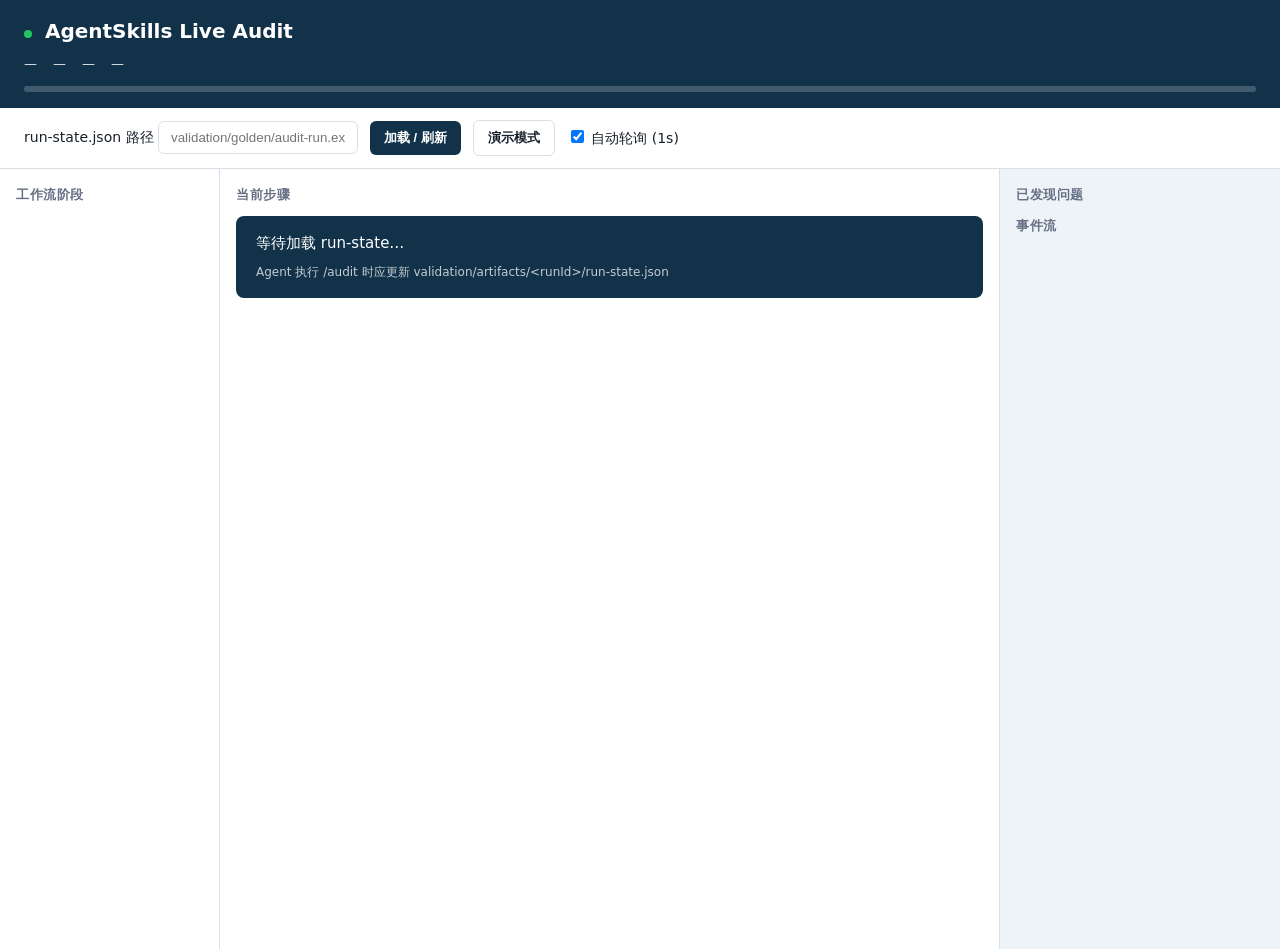
==== workbench/live/index.html @ f47110b8 "AgentSkills Audit Workbench v0.1: unified schema, live/report UI, and capture pipeline. Deliver deli" ====
<!DOCTYPE html>
<html lang="zh-CN">
<head>
  <meta charset="UTF-8" />
  <meta name="viewport" content="width=device-width, initial-scale=1" />
  <title>AgentSkills Live Audit</title>
  <style>
    .asw-live { --primary:#12324A; --primary-active:#0B2538; --accent:#2F7D68; --accent-soft:#DDF2EA;
      --canvas:#F6F8FA; --surface:#fff; --surface-soft:#EEF3F7; --ink:#17202A; --body:#344054;
      --muted:#667085; --border:#D8E0E7; --s0:#7A1E1E; --s1:#B42318; --s2:#92400E; --s3:#3B5B73; --s4:#475467;
      font-family: Inter, ui-sans-serif, system-ui, sans-serif; color: var(--ink); background: var(--canvas);
      min-height: 100vh; margin: 0; font-size: 14px; line-height: 1.5;
    }
    .asw-live * { box-sizing: border-box; }
    .asw-live header { background: var(--primary); color: #fff; padding: 16px 24px; }
    .asw-live header h1 { margin: 0 0 8px; font-size: 20px; font-weight: 650; }
    .asw-live header .meta { display: flex; flex-wrap: wrap; gap: 16px; font-size: 13px; opacity: .92; }
    .asw-live .progress-bar { height: 6px; background: rgba(255,255,255,.2); border-radius: 99px; margin-top: 12px; overflow: hidden; }
    .asw-live .progress-fill { height: 100%; background: var(--accent); transition: width .4s ease; }
    .asw-live main { display: grid; grid-template-columns: 220px 1fr 280px; gap: 0; min-height: calc(100vh - 120px); }
    @media (max-width: 900px) { .asw-live main { grid-template-columns: 1fr; } }
    .asw-live aside, .asw-live section, .asw-live .rail-right { padding: 16px; border-right: 1px solid var(--border); background: var(--surface); }
    .asw-live .rail-right { border-right: none; background: var(--surface-soft); }
    .asw-live h2 { font-size: 13px; font-weight: 600; text-transform: uppercase; letter-spacing: .04em; color: var(--muted); margin: 0 0 12px; }
    .asw-live .stage-item { display: flex; align-items: flex-start; gap: 10px; padding: 10px 8px; border-radius: 6px; cursor: default; border-left: 3px solid transparent; }
    .asw-live .stage-item.active { background: var(--accent-soft); border-left-color: var(--accent); }
    .asw-live .stage-item.done .dot { background: var(--accent); }
    .asw-live .stage-item.running .dot { background: var(--primary); animation: pulse 1.2s infinite; }
    .asw-live .stage-item.pending { opacity: .55; }
    .asw-live .dot { width: 10px; height: 10px; border-radius: 50%; background: var(--border); margin-top: 4px; flex-shrink: 0; }
    @keyframes pulse { 50% { opacity: .4; } }
    .asw-live .annotation { background: var(--primary); color: #fff; padding: 16px 20px; border-radius: 8px; margin-bottom: 20px; font-size: 15px; line-height: 1.55; }
    .asw-live .annotation small { display: block; margin-top: 8px; opacity: .75; font-size: 12px; }
    .asw-live .step { display: flex; align-items: center; gap: 12px; padding: 12px; border: 1px solid var(--border); border-radius: 6px; margin-bottom: 8px; }
    .asw-live .step.in_progress { border-color: var(--accent); background: #f8fffc; }
    .asw-live .step.completed { opacity: .85; }
    .asw-live .step.pending { opacity: .5; }
    .asw-live .badge { display: inline-block; font-size: 11px; font-weight: 600; padding: 3px 8px; border-radius: 99px; color: #fff; }
    .asw-live .badge-S0{background:var(--s0)} .asw-live .badge-S1{background:var(--s1)}
    .asw-live .badge-S2{background:var(--s2)} .asw-live .badge-S3{background:var(--s3)} .asw-live .badge-S4{background:var(--s4)}
    .asw-live .status-pill { font-size: 11px; padding: 2px 8px; border-radius: 99px; background: var(--surface-soft); color: var(--body); }
    .asw-live .finding { padding: 10px 12px; background: var(--surface); border: 1px solid var(--border); border-radius: 6px; margin-bottom: 8px; }
    .asw-live .event-log { font-family: ui-monospace, monospace; font-size: 11px; max-height: 200px; overflow-y: auto; color: var(--body); }
    .asw-live .event-log div { padding: 4px 0; border-bottom: 1px solid var(--border); }
    .asw-live .toolbar { padding: 12px 24px; background: var(--surface); border-bottom: 1px solid var(--border); display: flex; gap: 12px; align-items: center; flex-wrap: wrap; }
    .asw-live .toolbar input[type=text] { flex: 1; min-width: 200px; padding: 8px 12px; border: 1px solid var(--border); border-radius: 6px; }
    .asw-live .asw-btn { background: var(--primary); color: #fff; border: none; padding: 8px 14px; border-radius: 6px; font-weight: 600; cursor: pointer; font-size: 13px; }
    .asw-live .asw-btn:hover { background: var(--primary-active); }
    .asw-live .asw-btn.secondary { background: var(--surface); color: var(--ink); border: 1px solid var(--border); }
    .asw-live .live-dot { width: 8px; height: 8px; border-radius: 50%; background: #22c55e; display: inline-block; margin-right: 6px; animation: pulse 1.5s infinite; }
  </style>
</head>
<body class="asw-live">
  <header>
    <h1><span class="live-dot" id="liveIndicator"></span> AgentSkills Live Audit</h1>
    <div class="meta">
      <span id="targetUrl">—</span>
      <span id="progressLabel">—</span>
      <span id="runStatus">—</span>
      <span id="updatedAt">—</span>
    </div>
    <div class="progress-bar"><div class="progress-fill" id="progressFill" style="width:0%"></div></div>
  </header>
  <div class="toolbar">
    <label>run-state.json 路径
      <input type="text" id="statePath" placeholder="validation/golden/audit-run.example.json" />
    </label>
    <button type="button" class="asw-btn" id="btnLoad">加载 / 刷新</button>
    <button type="button" class="asw-btn secondary" id="btnDemo">演示模式</button>
    <label><input type="checkbox" id="pollEnabled" checked /> 自动轮询 (1s)</label>
  </div>
  <main>
    <aside>
      <h2>工作流阶段</h2>
      <div id="stageRail"></div>
    </aside>
    <section>
      <h2 id="currentStageTitle">当前步骤</h2>
      <div class="annotation" id="annotationBox">
        等待加载 run-state…
        <small>Agent 执行 /audit 时应更新 validation/artifacts/&lt;runId&gt;/run-state.json</small>
      </div>
      <div id="stepList"></div>
    </section>
    <div class="rail-right">
      <h2>已发现问题</h2>
      <div id="findingsList"></div>
      <h2>事件流</h2>
      <div class="event-log" id="eventLog"></div>
    </div>
  </main>
  <script>
    const $ = (id) => document.getElementById(id);
    let pollTimer = null;
    let demoTimer = null;
    let eventsPath = null;

    const params = new URLSearchParams(location.search);
    if (params.get('state')) $('statePath').value = params.get('state');
    if (params.get('demo') === '1') $('statePath').value = 'validation/golden/audit-run.example.json';

    function stageClass(s) {
      if (s.status === 'completed') return 'done';
      if (s.status === 'in_progress') return 'running active';
      return 'pending';
    }

    function stepClass(s) {
      if (s.status === 'in_progress') return 'in_progress';
      if (s.status === 'completed' || s.status === 'issue_found') return 'completed';
      return 'pending';
    }

    function render(state) {
      $('targetUrl').textContent = state.target?.url || '—';
      $('progressLabel').textContent = state.progress?.label || '—';
      $('runStatus').textContent = 'Status: ' + (state.status || '—');
      $('updatedAt').textContent = 'Updated: ' + (state.updatedAt || '—');
      const pct = state.progress ? Math.round((state.progress.current / state.progress.total) * 100) : 0;
      $('progressFill').style.width = pct + '%';

      eventsPath = state.eventsPath || null;

      const rail = $('stageRail');
      rail.innerHTML = '';
      (state.stages || []).forEach((st) => {
        const el = document.createElement('div');
        el.className = 'stage-item ' + stageClass(st) + (st.id === state.currentStageId ? ' active' : '');
        el.innerHTML = '<span class="dot"></span><div><strong>' + st.order + '. ' + escapeHtml(st.label) + '</strong><br><span class="status-pill">' + st.status + '</span></div>';
        rail.appendChild(el);
      });

      const cur = (state.stages || []).find((s) => s.id === state.currentStageId) || state.stages?.[0];
      $('currentStageTitle').textContent = cur ? cur.label : '当前步骤';
      $('annotationBox').innerHTML = escapeHtml(state.activeAnnotation || '—') +
        '<small>' + (state.currentStepId ? 'step: ' + state.currentStepId : '') + '</small>';

      const steps = $('stepList');
      steps.innerHTML = '';
      (cur?.steps || []).forEach((step) => {
        const row = document.createElement('div');
        row.className = 'step ' + stepClass(step);
        row.innerHTML = '<div style="flex:1"><strong>' + escapeHtml(step.label) + '</strong>' +
          (step.annotation ? '<br><span style="color:var(--muted)">' + escapeHtml(step.annotation) + '</span>' : '') +
          '</div><span class="status-pill">' + step.status + '</span>' +
          (step.evidenceLevel ? ' <span class="status-pill">' + step.evidenceLevel + '</span>' : '');
        steps.appendChild(row);
      });

      const findings = $('findingsList');
      findings.innerHTML = '';
      if (!(state.findingsPreview || []).length) {
        findings.innerHTML = '<p style="color:var(--muted)">暂无</p>';
      } else {
        state.findingsPreview.forEach((f) => {
          const d = document.createElement('div');
          d.className = 'finding';
          d.innerHTML = '<span class="badge badge-' + f.severity + '">' + f.severity + '</span> ' + escapeHtml(f.title);
          findings.appendChild(d);
        });
      }
    }

    function escapeHtml(s) {
      const d = document.createElement('div');
      d.textContent = s;
      return d.innerHTML;
    }

    async function loadEvents() {
      if (!eventsPath) return;
      try {
        const r = await fetch(eventsPath + '?t=' + Date.now());
        if (!r.ok) return;
        const text = await r.text();
        const lines = text.trim().split('\n').filter(Boolean);
        const tail = lines.slice(-12);
        const log = $('eventLog');
        log.innerHTML = tail.map((line) => {
          try {
            const o = JSON.parse(line);
            return '<div><span style="color:var(--muted)">' + (o.ts || '') + '</span> ' +
              escapeHtml(o.type) + (o.annotation ? ': ' + escapeHtml(o.annotation) : '') + '</div>';
          } catch { return '<div>' + escapeHtml(line) + '</div>'; }
        }).join('');
      } catch (_) {}
    }

    async function loadState() {
      const path = $('statePath').value.trim();
      if (!path) return;
      try {
        const r = await fetch(path + '?t=' + Date.now());
        if (!r.ok) throw new Error(r.status);
        const state = await r.json();
        render(state);
        await loadEvents();
        $('liveIndicator').style.background = state.status === 'running' ? '#22c55e' : '#94a3b8';
      } catch (e) {
        $('annotationBox').innerHTML = '无法加载 <code>' + escapeHtml(path) + '</code>。请在本仓库根目录运行：<br><code>python3 -m http.server 8765</code><br>然后打开此页面。 (' + e.message + ')';
      }
    }

    function startPoll() {
      stopPoll();
      if ($('pollEnabled').checked) {
        pollTimer = setInterval(loadState, 1000);
      }
    }
    function stopPoll() { if (pollTimer) clearInterval(pollTimer); pollTimer = null; }

    // Demo: simulate step progression on golden file
    let demoState = null;
    async function runDemo() {
      stopDemo();
      const r = await fetch('validation/golden/audit-run.example.json');
      demoState = await r.json();
      $('statePath').value = 'validation/golden/audit-run.example.json';
      eventsPath = 'validation/golden/audit-run-events.example.ndjson';
      const steps = demoState.stages.find((s) => s.id === 'live-functional')?.steps || [];
      let si = 0;
      render(demoState);
      loadEvents();
      demoTimer = setInterval(() => {
        steps.forEach((s, i) => {
          s.status = i < si ? 'completed' : i === si ? 'in_progress' : 'pending';
        });
        demoState.progress.current = 5;
        demoState.activeAnnotation = steps[si]?.annotation || '演示：' + (steps[si]?.label || '');
        demoState.currentStepId = steps[si]?.id;
        render(demoState);
        si++;
        if (si > steps.length) { stopDemo(); demoState.status = 'completed'; render(demoState); }
      }, 2200);
    }
    function stopDemo() { if (demoTimer) clearInterval(demoTimer); demoTimer = null; }

    $('btnLoad').onclick = () => { stopDemo(); loadState(); startPoll(); };
    $('btnDemo').onclick = () => { stopPoll(); runDemo(); };
    $('pollEnabled').onchange = () => { stopDemo(); startPoll(); loadState(); };

    loadState();
    startPoll();
  </script>
</body>
</html>
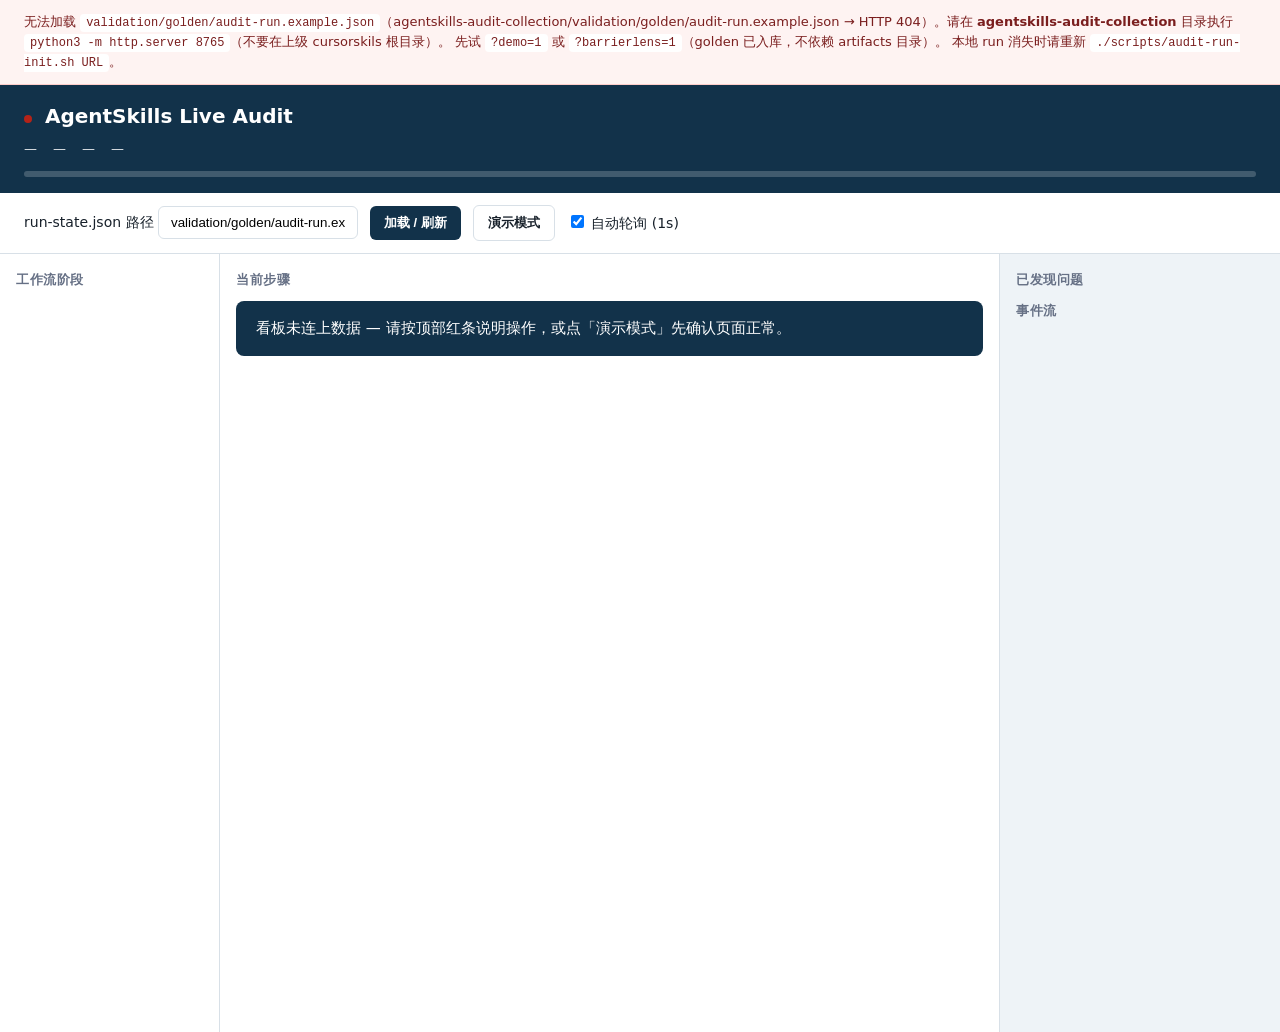
==== commit fe046cee: "Fix live workbench 404 for BarrierLens by adding golden run-state fallback. Artifact runs stay gitig" ====
--- a/workbench/live/index.html
+++ b/workbench/live/index.html
@@ -48,9 +48,13 @@
     .asw-live .asw-btn:hover { background: var(--primary-active); }
     .asw-live .asw-btn.secondary { background: var(--surface); color: var(--ink); border: 1px solid var(--border); }
     .asw-live .live-dot { width: 8px; height: 8px; border-radius: 50%; background: #22c55e; display: inline-block; margin-right: 6px; animation: pulse 1.5s infinite; }
+    .asw-live .setup-banner { display: none; margin: 0; padding: 12px 24px; background: #fef3f2; border-bottom: 1px solid #fecdca; color: #7a1e1e; font-size: 13px; line-height: 1.5; }
+    .asw-live .setup-banner.visible { display: block; }
+    .asw-live .setup-banner code { background: #fff; padding: 2px 6px; border-radius: 4px; font-size: 12px; }
   </style>
 </head>
 <body class="asw-live">
+  <div class="setup-banner" id="setupBanner"></div>
   <header>
     <h1><span class="live-dot" id="liveIndicator"></span> AgentSkills Live Audit</h1>
     <div class="meta">
@@ -95,9 +99,54 @@
     let demoTimer = null;
     let eventsPath = null;
 
+    const REPO_PREFIXES = ['', 'agentskills-audit-collection/'];
+    const GOLDEN_FALLBACKS = {
+      'validation/artifacts/20260524T055013Z-9936/run-state.json':
+        'validation/golden/barrierlens-run-state.json',
+    };
+
     const params = new URLSearchParams(location.search);
-    if (params.get('state')) $('statePath').value = params.get('state');
+    if (params.get('state')) $('statePath').value = decodeURIComponent(params.get('state'));
     if (params.get('demo') === '1') $('statePath').value = 'validation/golden/audit-run.example.json';
+    if (params.get('barrierlens') === '1') {
+      $('statePath').value = 'validation/golden/barrierlens-run-state.json';
+    }
+
+    function showSetupBanner(html) {
+      const b = $('setupBanner');
+      b.innerHTML = html;
+      b.classList.add('visible');
+    }
+    function hideSetupBanner() {
+      $('setupBanner').classList.remove('visible');
+      $('setupBanner').innerHTML = '';
+    }
+
+    function statePathCandidates(path) {
+      const p = path.replace(/^\//, '');
+      const set = new Set([p]);
+      if (GOLDEN_FALLBACKS[p]) set.add(GOLDEN_FALLBACKS[p]);
+      REPO_PREFIXES.forEach((pre) => {
+        if (pre) set.add(pre + p);
+        if (GOLDEN_FALLBACKS[p]) set.add(pre + GOLDEN_FALLBACKS[p]);
+      });
+      return [...set];
+    }
+
+    async function fetchStateJson(path) {
+      const tries = statePathCandidates(path);
+      let lastErr = null;
+      for (const rel of tries) {
+        try {
+          const r = await fetch(rel + '?t=' + Date.now());
+          if (!r.ok) { lastErr = new Error(rel + ' → HTTP ' + r.status); continue; }
+          return { state: await r.json(), resolvedPath: rel };
+        } catch (e) {
+          lastErr = e;
+        }
+      }
+      throw lastErr || new Error('无法加载 run-state');
+    }
 
     function stageClass(s) {
       if (s.status === 'completed') return 'done';
@@ -188,16 +237,32 @@
 
     async function loadState() {
       const path = $('statePath').value.trim();
-      if (!path) return;
+      if (!path) {
+        showSetupBanner(
+          '未设置 run-state 路径。请先运行 <code>cd agentskills-audit-collection && python3 -m http.server 8765</code>，' +
+          '再打开 <code>http://127.0.0.1:8765/workbench/live/?demo=1</code> 或点「演示模式」。'
+        );
+        return;
+      }
       try {
-        const r = await fetch(path + '?t=' + Date.now());
-        if (!r.ok) throw new Error(r.status);
-        const state = await r.json();
+        const { state, resolvedPath } = await fetchStateJson(path);
+        if (resolvedPath !== path) $('statePath').value = resolvedPath;
+        hideSetupBanner();
         render(state);
         await loadEvents();
         $('liveIndicator').style.background = state.status === 'running' ? '#22c55e' : '#94a3b8';
       } catch (e) {
-        $('annotationBox').innerHTML = '无法加载 <code>' + escapeHtml(path) + '</code>。请在本仓库根目录运行：<br><code>python3 -m http.server 8765</code><br>然后打开此页面。 (' + e.message + ')';
+        const cwdHint = location.pathname.includes('agentskills-audit-collection')
+          ? '当前 URL 含子目录前缀；请确认 http.server 在 <strong>agentskills-audit-collection</strong> 根目录启动。'
+          : '请在 <strong>agentskills-audit-collection</strong> 目录执行 <code>python3 -m http.server 8765</code>（不要在上级 cursorskils 根目录）。';
+        showSetupBanner(
+          '无法加载 <code>' + escapeHtml(path) + '</code>（' + escapeHtml(String(e.message || e)) + '）。' +
+          cwdHint +
+          ' 先试 <code>?demo=1</code> 或 <code>?barrierlens=1</code>（golden 已入库，不依赖 artifacts 目录）。' +
+          ' 本地 run 消失时请重新 <code>./scripts/audit-run-init.sh URL</code>。'
+        );
+        $('annotationBox').innerHTML = '看板未连上数据 — 请按顶部红条说明操作，或点「演示模式」先确认页面正常。';
+        $('liveIndicator').style.background = '#b42318';
       }
     }
 
@@ -239,6 +304,11 @@
     $('btnDemo').onclick = () => { stopPoll(); runDemo(); };
     $('pollEnabled').onchange = () => { stopDemo(); startPoll(); loadState(); };
 
+    if (!params.get('state') && params.get('demo') !== '1' && !$('statePath').value.trim()) {
+      $('statePath').value = 'validation/golden/audit-run.example.json';
+      showSetupBanner('已自动加载演示数据。真实审计请用 <code>./scripts/open-live-workbench.sh</code> 或粘贴 <code>audit-run-init.sh</code> 输出的 STATE_HTTP_URL。');
+    }
+
     loadState();
     startPoll();
   </script>
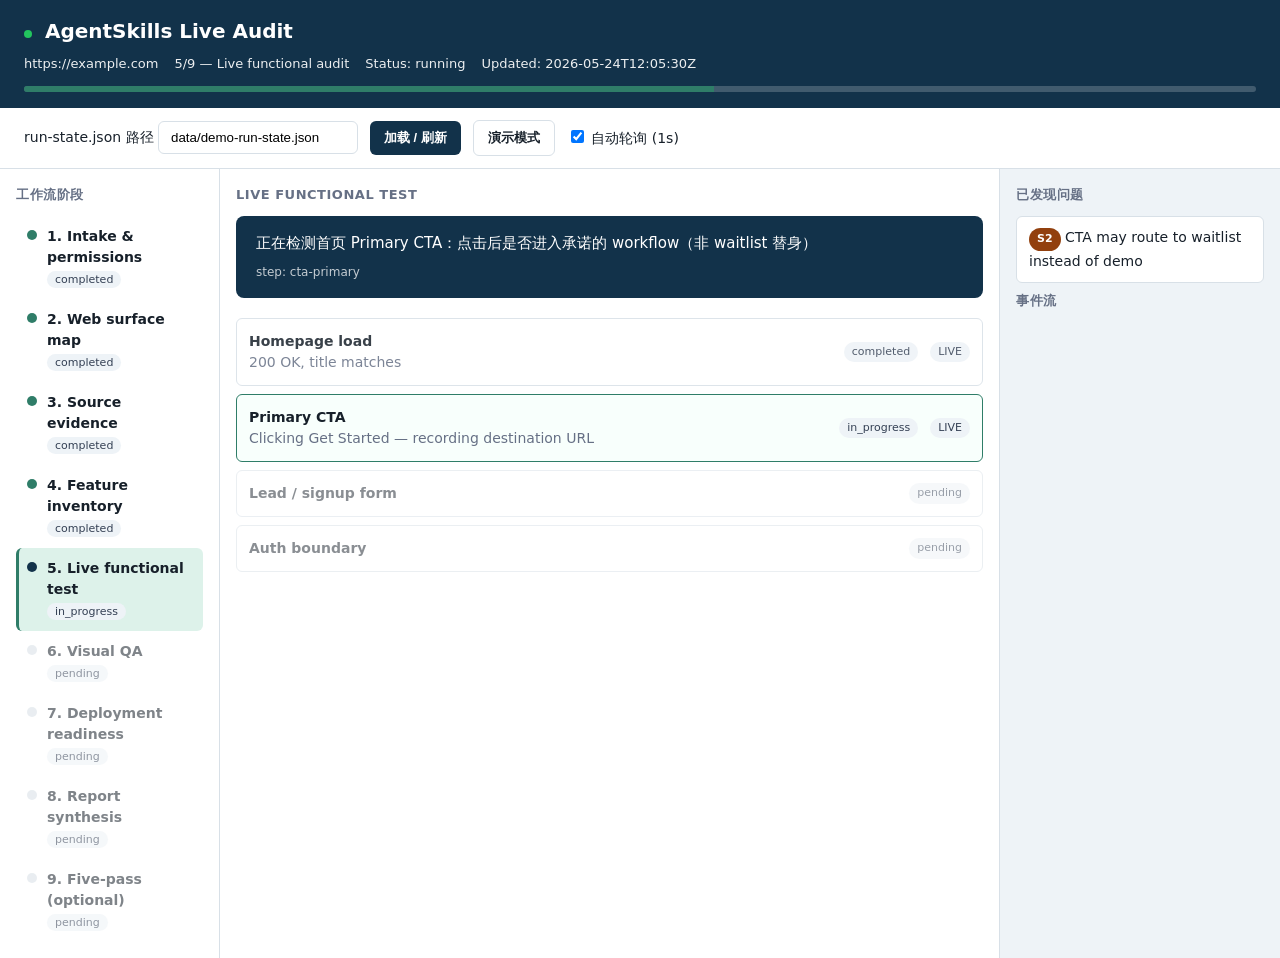
==== commit 1a071e1b: "Make live workbench load reliably via data/ copies and embedded fallback. Add serve-workbench.sh to " ====
--- a/workbench/live/index.html
+++ b/workbench/live/index.html
@@ -93,24 +93,30 @@
       <div class="event-log" id="eventLog"></div>
     </div>
   </main>
+  <script src="embedded-barrierlens-run-state.js"></script>
+  <script src="embedded-demo-run-state.js"></script>
   <script>
     const $ = (id) => document.getElementById(id);
     let pollTimer = null;
     let demoTimer = null;
     let eventsPath = null;
+    let detectedDataBase = null;
 
     const REPO_PREFIXES = ['', 'agentskills-audit-collection/'];
     const GOLDEN_FALLBACKS = {
-      'validation/artifacts/20260524T055013Z-9936/run-state.json':
-        'validation/golden/barrierlens-run-state.json',
+      'validation/artifacts/20260524T055013Z-9936/run-state.json': 'data/barrierlens-run-state.json',
+      'validation/golden/barrierlens-run-state.json': 'data/barrierlens-run-state.json',
+      'validation/golden/audit-run.example.json': 'data/demo-run-state.json',
+    };
+    const EMBEDDED_BY_PATH = {
+      'data/barrierlens-run-state.json': () => window.ASW_EMBEDDED_BARRIERLENS_RUN_STATE,
+      'data/demo-run-state.json': () => window.ASW_EMBEDDED_DEMO_RUN_STATE,
     };
 
     const params = new URLSearchParams(location.search);
     if (params.get('state')) $('statePath').value = decodeURIComponent(params.get('state'));
-    if (params.get('demo') === '1') $('statePath').value = 'validation/golden/audit-run.example.json';
-    if (params.get('barrierlens') === '1') {
-      $('statePath').value = 'validation/golden/barrierlens-run-state.json';
-    }
+    if (params.get('demo') === '1') $('statePath').value = 'data/demo-run-state.json';
+    if (params.get('barrierlens') === '1') $('statePath').value = 'data/barrierlens-run-state.json';
 
     function showSetupBanner(html) {
       const b = $('setupBanner');
@@ -122,29 +128,94 @@
       $('setupBanner').innerHTML = '';
     }
 
+    function pageRelativeUrl(rel) {
+      return new URL(rel.replace(/^\//, ''), new URL('.', window.location.href)).href;
+    }
+
     function statePathCandidates(path) {
       const p = path.replace(/^\//, '');
-      const set = new Set([p]);
-      if (GOLDEN_FALLBACKS[p]) set.add(GOLDEN_FALLBACKS[p]);
+      const set = new Set();
+      const add = (x) => { if (x) set.add(x.replace(/^\//, '')); };
+
+      add(p);
+      if (GOLDEN_FALLBACKS[p]) add(GOLDEN_FALLBACKS[p]);
+      if (p.startsWith('validation/')) add('data/' + (p.includes('barrierlens') ? 'barrierlens-run-state.json' : p.includes('audit-run') ? 'demo-run-state.json' : ''));
+
+      add('data/barrierlens-run-state.json');
+      add('data/demo-run-state.json');
+
       REPO_PREFIXES.forEach((pre) => {
-        if (pre) set.add(pre + p);
-        if (GOLDEN_FALLBACKS[p]) set.add(pre + GOLDEN_FALLBACKS[p]);
+        [...set].forEach((item) => add(pre + item));
+        add(pre + 'workbench/live/data/barrierlens-run-state.json');
+        add(pre + 'validation/golden/barrierlens-run-state.json');
       });
-      return [...set];
+
+      return [...set].filter(Boolean);
+    }
+
+    async function probeUrl(url) {
+      try {
+        const r = await fetch(url + (url.includes('?') ? '&' : '?') + 't=' + Date.now());
+        return r.ok;
+      } catch {
+        return false;
+      }
+    }
+
+    async function detectDataBase() {
+      if (detectedDataBase !== null) return detectedDataBase;
+      const rel = pageRelativeUrl('data/barrierlens-run-state.json');
+      if (await probeUrl(rel)) {
+        detectedDataBase = 'page-relative';
+        return detectedDataBase;
+      }
+      for (const pre of REPO_PREFIXES) {
+        const u = pageRelativeUrl(pre + 'workbench/live/data/barrierlens-run-state.json');
+        if (await probeUrl(u)) {
+          detectedDataBase = pre;
+          return detectedDataBase;
+        }
+      }
+      detectedDataBase = '';
+      return detectedDataBase;
+    }
+
+    function embeddedState(path) {
+      const key = path.replace(/^\//, '');
+      const fn = EMBEDDED_BY_PATH[key];
+      if (!fn) return null;
+      const state = fn();
+      return state && typeof state === 'object' ? state : null;
     }
 
     async function fetchStateJson(path) {
       const tries = statePathCandidates(path);
+      const seen = new Set();
       let lastErr = null;
-      for (const rel of tries) {
-        try {
-          const r = await fetch(rel + '?t=' + Date.now());
-          if (!r.ok) { lastErr = new Error(rel + ' → HTTP ' + r.status); continue; }
-          return { state: await r.json(), resolvedPath: rel };
-        } catch (e) {
-          lastErr = e;
+
+      await detectDataBase();
+
+      for (let rel of tries) {
+        const urls = [rel];
+        if (!rel.startsWith('http')) urls.unshift(pageRelativeUrl(rel));
+        for (const url of urls) {
+          if (seen.has(url)) continue;
+          seen.add(url);
+          try {
+            const r = await fetch(url + (url.includes('?') ? '&' : '?') + 't=' + Date.now());
+            if (!r.ok) { lastErr = new Error(url + ' → HTTP ' + r.status); continue; }
+            return { state: await r.json(), resolvedPath: rel };
+          } catch (e) {
+            lastErr = e;
+          }
         }
       }
+
+      const emb = embeddedState(path) || embeddedState(GOLDEN_FALLBACKS[path.replace(/^\//, '')] || '');
+      if (emb) {
+        return { state: emb, resolvedPath: path + ' (embedded)' };
+      }
+
       throw lastErr || new Error('无法加载 run-state');
     }
 
@@ -252,14 +323,17 @@
         await loadEvents();
         $('liveIndicator').style.background = state.status === 'running' ? '#22c55e' : '#94a3b8';
       } catch (e) {
-        const cwdHint = location.pathname.includes('agentskills-audit-collection')
-          ? '当前 URL 含子目录前缀；请确认 http.server 在 <strong>agentskills-audit-collection</strong> 根目录启动。'
-          : '请在 <strong>agentskills-audit-collection</strong> 目录执行 <code>python3 -m http.server 8765</code>（不要在上级 cursorskils 根目录）。';
+        const altBase = location.pathname.includes('agentskills-audit-collection')
+          ? ''
+          : '/agentskills-audit-collection';
+        const altLive = altBase + '/workbench/live/?barrierlens=1';
         showSetupBanner(
-          '无法加载 <code>' + escapeHtml(path) + '</code>（' + escapeHtml(String(e.message || e)) + '）。' +
-          cwdHint +
-          ' 先试 <code>?demo=1</code> 或 <code>?barrierlens=1</code>（golden 已入库，不依赖 artifacts 目录）。' +
-          ' 本地 run 消失时请重新 <code>./scripts/audit-run-init.sh URL</code>。'
+          '无法通过 HTTP 加载 <code>' + escapeHtml(path) + '</code>（' + escapeHtml(String(e.message || e)) + '）。' +
+          '请在本仓库根目录运行 <code>./scripts/serve-workbench.sh</code>（会自动停掉错误的 8765 进程）。' +
+          (altBase
+            ? ' 若 workspace 在上级 <strong>cursorskils</strong>，请改用：<a href="' + altLive + '">' + altLive + '</a>'
+            : '') +
+          ' 或刷新本页（已内置 embedded 数据，应能离线显示）。'
         );
         $('annotationBox').innerHTML = '看板未连上数据 — 请按顶部红条说明操作，或点「演示模式」先确认页面正常。';
         $('liveIndicator').style.background = '#b42318';
@@ -278,9 +352,9 @@
     let demoState = null;
     async function runDemo() {
       stopDemo();
-      const r = await fetch('validation/golden/audit-run.example.json');
-      demoState = await r.json();
-      $('statePath').value = 'validation/golden/audit-run.example.json';
+      const loaded = await fetchStateJson('data/demo-run-state.json');
+      demoState = loaded.state;
+      $('statePath').value = loaded.resolvedPath;
       eventsPath = 'validation/golden/audit-run-events.example.ndjson';
       const steps = demoState.stages.find((s) => s.id === 'live-functional')?.steps || [];
       let si = 0;
@@ -304,9 +378,8 @@
     $('btnDemo').onclick = () => { stopPoll(); runDemo(); };
     $('pollEnabled').onchange = () => { stopDemo(); startPoll(); loadState(); };
 
-    if (!params.get('state') && params.get('demo') !== '1' && !$('statePath').value.trim()) {
-      $('statePath').value = 'validation/golden/audit-run.example.json';
-      showSetupBanner('已自动加载演示数据。真实审计请用 <code>./scripts/open-live-workbench.sh</code> 或粘贴 <code>audit-run-init.sh</code> 输出的 STATE_HTTP_URL。');
+    if (!params.get('state') && params.get('demo') !== '1' && params.get('barrierlens') !== '1' && !$('statePath').value.trim()) {
+      $('statePath').value = 'data/demo-run-state.json';
     }
 
     loadState();
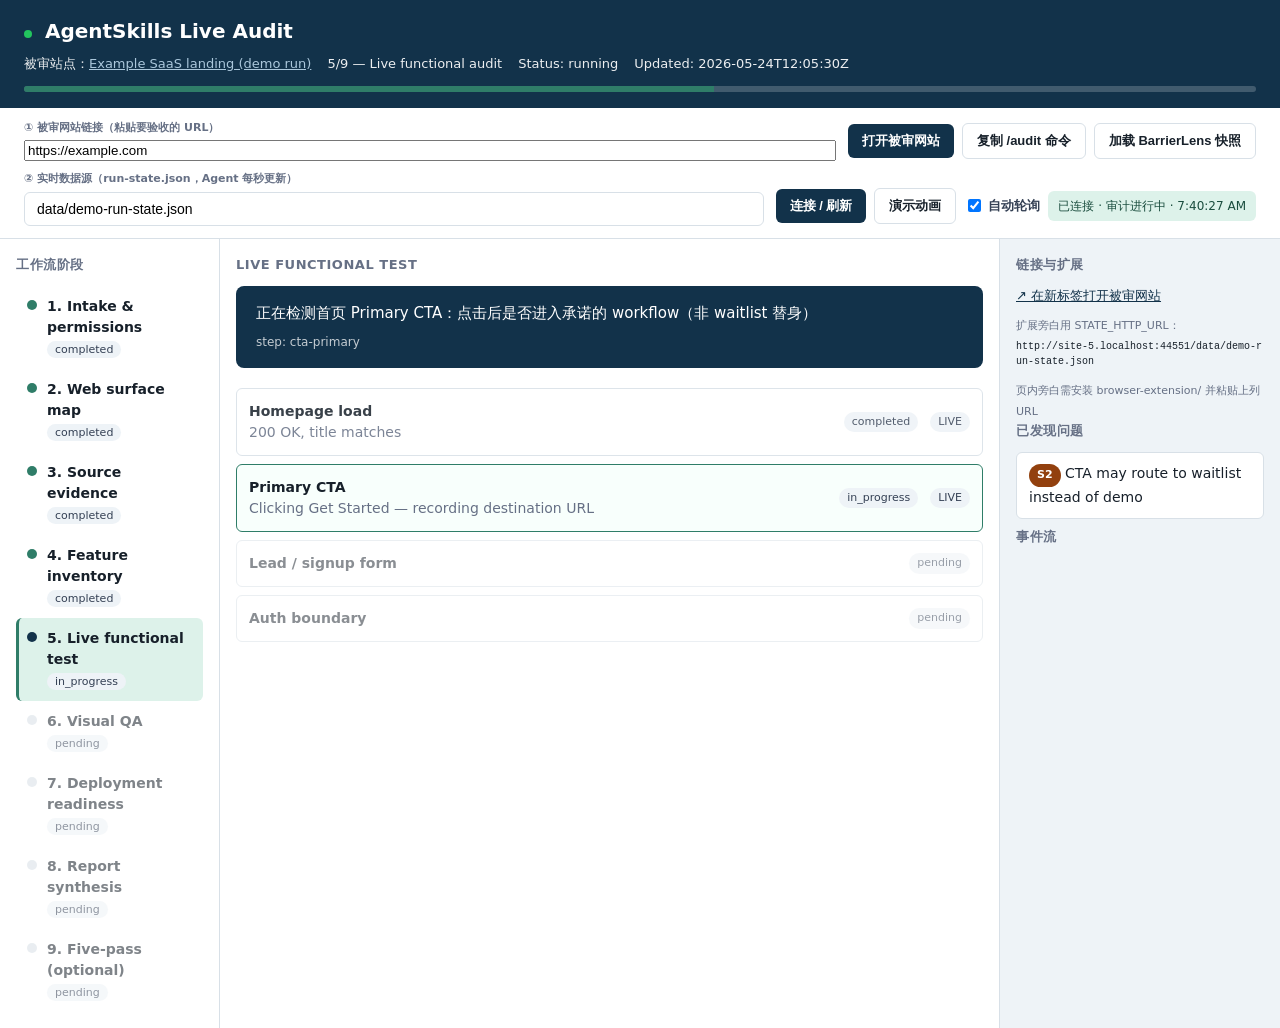
==== commit a3b97fc5: "Add target URL input and connection status to live workbench UI. Users can paste the site link, open" ====
--- a/workbench/live/index.html
+++ b/workbench/live/index.html
@@ -42,8 +42,17 @@
     .asw-live .finding { padding: 10px 12px; background: var(--surface); border: 1px solid var(--border); border-radius: 6px; margin-bottom: 8px; }
     .asw-live .event-log { font-family: ui-monospace, monospace; font-size: 11px; max-height: 200px; overflow-y: auto; color: var(--body); }
     .asw-live .event-log div { padding: 4px 0; border-bottom: 1px solid var(--border); }
-    .asw-live .toolbar { padding: 12px 24px; background: var(--surface); border-bottom: 1px solid var(--border); display: flex; gap: 12px; align-items: center; flex-wrap: wrap; }
-    .asw-live .toolbar input[type=text] { flex: 1; min-width: 200px; padding: 8px 12px; border: 1px solid var(--border); border-radius: 6px; }
+    .asw-live .toolbar { padding: 12px 24px; background: var(--surface); border-bottom: 1px solid var(--border); }
+    .asw-live .toolbar-row { display: flex; gap: 12px; align-items: flex-end; flex-wrap: wrap; margin-bottom: 10px; }
+    .asw-live .toolbar-row:last-child { margin-bottom: 0; }
+    .asw-live .toolbar label { display: flex; flex-direction: column; gap: 4px; font-size: 11px; font-weight: 600; color: var(--muted); flex: 1; min-width: 220px; }
+    .asw-live .toolbar input[type=text] { width: 100%; padding: 8px 12px; border: 1px solid var(--border); border-radius: 6px; font-size: 14px; }
+    .asw-live .toolbar-actions { display: flex; gap: 8px; flex-wrap: wrap; align-items: center; padding-bottom: 2px; }
+    .asw-live .feed-status { font-size: 12px; padding: 6px 10px; border-radius: 6px; background: var(--surface-soft); color: var(--body); min-width: 140px; }
+    .asw-live .feed-status.ok { background: var(--accent-soft); color: #1a4d3e; }
+    .asw-live .feed-status.err { background: #fef3f2; color: #7a1e1e; }
+    .asw-live .quick-links a { display: block; font-size: 13px; margin-bottom: 8px; color: var(--primary); word-break: break-all; }
+    .asw-live header a.target-link { color: #b8d4e8; }
     .asw-live .asw-btn { background: var(--primary); color: #fff; border: none; padding: 8px 14px; border-radius: 6px; font-weight: 600; cursor: pointer; font-size: 13px; }
     .asw-live .asw-btn:hover { background: var(--primary-active); }
     .asw-live .asw-btn.secondary { background: var(--surface); color: var(--ink); border: 1px solid var(--border); }
@@ -58,7 +67,7 @@
   <header>
     <h1><span class="live-dot" id="liveIndicator"></span> AgentSkills Live Audit</h1>
     <div class="meta">
-      <span id="targetUrl">—</span>
+      <span>被审站点：<a class="target-link" id="targetUrlLink" href="#" target="_blank" rel="noopener">—</a></span>
       <span id="progressLabel">—</span>
       <span id="runStatus">—</span>
       <span id="updatedAt">—</span>
@@ -66,12 +75,29 @@
     <div class="progress-bar"><div class="progress-fill" id="progressFill" style="width:0%"></div></div>
   </header>
   <div class="toolbar">
-    <label>run-state.json 路径
-      <input type="text" id="statePath" placeholder="validation/golden/audit-run.example.json" />
-    </label>
-    <button type="button" class="asw-btn" id="btnLoad">加载 / 刷新</button>
-    <button type="button" class="asw-btn secondary" id="btnDemo">演示模式</button>
-    <label><input type="checkbox" id="pollEnabled" checked /> 自动轮询 (1s)</label>
+    <div class="toolbar-row">
+      <label>① 被审网站链接（粘贴要验收的 URL）
+        <input type="url" id="targetSiteUrl" placeholder="https://barrierlens.vercel.app/" />
+      </label>
+      <div class="toolbar-actions">
+        <button type="button" class="asw-btn" id="btnOpenTarget">打开被审网站</button>
+        <button type="button" class="asw-btn secondary" id="btnCopyAudit">复制 /audit 命令</button>
+        <button type="button" class="asw-btn secondary" id="btnLoadBarrierlens">加载 BarrierLens 快照</button>
+      </div>
+    </div>
+    <div class="toolbar-row">
+      <label>② 实时数据源（run-state.json，Agent 每秒更新）
+        <input type="text" id="statePath" placeholder="data/barrierlens-run-state.json" />
+      </label>
+      <div class="toolbar-actions">
+        <button type="button" class="asw-btn" id="btnLoad">连接 / 刷新</button>
+        <button type="button" class="asw-btn secondary" id="btnDemo">演示动画</button>
+        <label style="flex-direction:row;align-items:center;min-width:auto;font-size:13px;color:var(--body)">
+          <input type="checkbox" id="pollEnabled" checked /> 自动轮询
+        </label>
+        <span class="feed-status" id="feedStatus">未连接</span>
+      </div>
+    </div>
   </div>
   <main>
     <aside>
@@ -87,6 +113,8 @@
       <div id="stepList"></div>
     </section>
     <div class="rail-right">
+      <h2>链接与扩展</h2>
+      <div class="quick-links" id="quickLinks"></div>
       <h2>已发现问题</h2>
       <div id="findingsList"></div>
       <h2>事件流</h2>
@@ -117,6 +145,76 @@
     if (params.get('state')) $('statePath').value = decodeURIComponent(params.get('state'));
     if (params.get('demo') === '1') $('statePath').value = 'data/demo-run-state.json';
     if (params.get('barrierlens') === '1') $('statePath').value = 'data/barrierlens-run-state.json';
+    if (params.get('url')) $('targetSiteUrl').value = decodeURIComponent(params.get('url'));
+
+    function normalizeUrl(raw) {
+      const s = (raw || '').trim();
+      if (!s) return '';
+      if (/^https?:\/\//i.test(s)) return s;
+      return 'https://' + s;
+    }
+
+    function setFeedStatus(ok, text) {
+      const el = $('feedStatus');
+      el.textContent = text;
+      el.className = ok ? 'feed-status ok' : 'feed-status err';
+    }
+
+    function updateQuickLinks(state) {
+      const box = $('quickLinks');
+      const target = normalizeUrl($('targetSiteUrl').value) || state?.target?.url || '';
+      const origin = window.location.origin;
+      const statePath = $('statePath').value.trim();
+      const stateHttp = statePath ? origin + '/' + statePath.replace(/^\//, '').split('/').map(encodeURIComponent).join('/') : '';
+      // fix: encodeURIComponent per segment breaks paths - use simpler join
+      const stateHttpSimple = statePath ? (origin + '/' + statePath.replace(/^\//, '')) : '';
+
+      let html = '';
+      if (target) {
+        html += '<a href="' + escapeHtml(target) + '" target="_blank" rel="noopener">↗ 在新标签打开被审网站</a>';
+      }
+      if (state?.reportPath) {
+        const rp = state.reportPath.startsWith('http') ? state.reportPath : (origin + '/' + state.reportPath.replace(/^\//, ''));
+        html += '<a href="' + escapeHtml(rp) + '" target="_blank" rel="noopener">📄 完整验收报告</a>';
+      }
+      if (stateHttpSimple) {
+        html += '<span style="font-size:11px;color:var(--muted)">扩展旁白用 STATE_HTTP_URL：</span>';
+        html += '<code style="font-size:10px;word-break:break-all;display:block;margin:4px 0 10px">' + escapeHtml(stateHttpSimple) + '</code>';
+      }
+      html += '<span style="font-size:11px;color:var(--muted)">页内旁白需安装 browser-extension/ 并粘贴上列 URL</span>';
+      box.innerHTML = html || '<p style="color:var(--muted);font-size:12px">填写被审链接并连接数据源后显示快捷入口</p>';
+    }
+
+    function syncTargetFromState(state) {
+      if (state?.target?.url) {
+        $('targetSiteUrl').value = state.target.url;
+        const link = $('targetUrlLink');
+        link.href = state.target.url;
+        link.textContent = state.target.label || state.target.url;
+      }
+    }
+
+    $('btnOpenTarget').onclick = () => {
+      const u = normalizeUrl($('targetSiteUrl').value);
+      if (!u) { alert('请先粘贴被审网站链接'); return; }
+      window.open(u, '_blank', 'noopener');
+    };
+
+    $('btnCopyAudit').onclick = () => {
+      const u = normalizeUrl($('targetSiteUrl').value);
+      const cmd = u
+        ? 'Use /audit to review ' + u + ' before launch. Update validation/artifacts/<runId>/run-state.json after each stage (live-run-protocol).'
+        : 'Use /audit on <URL>. Run ./scripts/audit-run-init.sh "<URL>" first.';
+      navigator.clipboard.writeText(cmd).then(() => alert('已复制到剪贴板')).catch(() => prompt('复制此命令：', cmd));
+    };
+
+    $('btnLoadBarrierlens').onclick = () => {
+      $('targetSiteUrl').value = 'https://barrierlens.vercel.app/';
+      $('statePath').value = 'data/barrierlens-run-state.json';
+      stopDemo();
+      loadState();
+      startPoll();
+    };
 
     function showSetupBanner(html) {
       const b = $('setupBanner');
@@ -232,7 +330,8 @@
     }
 
     function render(state) {
-      $('targetUrl').textContent = state.target?.url || '—';
+      syncTargetFromState(state);
+      updateQuickLinks(state);
       $('progressLabel').textContent = state.progress?.label || '—';
       $('runStatus').textContent = 'Status: ' + (state.status || '—');
       $('updatedAt').textContent = 'Updated: ' + (state.updatedAt || '—');
@@ -322,6 +421,8 @@
         render(state);
         await loadEvents();
         $('liveIndicator').style.background = state.status === 'running' ? '#22c55e' : '#94a3b8';
+        const mode = state.status === 'running' ? '审计进行中' : (state.status === 'completed' ? '已完成' : state.status);
+        setFeedStatus(true, '已连接 · ' + mode + ' · ' + new Date().toLocaleTimeString());
       } catch (e) {
         const altBase = location.pathname.includes('agentskills-audit-collection')
           ? ''
@@ -337,6 +438,8 @@
         );
         $('annotationBox').innerHTML = '看板未连上数据 — 请按顶部红条说明操作，或点「演示模式」先确认页面正常。';
         $('liveIndicator').style.background = '#b42318';
+        setFeedStatus(false, '未连接 · ' + new Date().toLocaleTimeString());
+        updateQuickLinks(null);
       }
     }
 
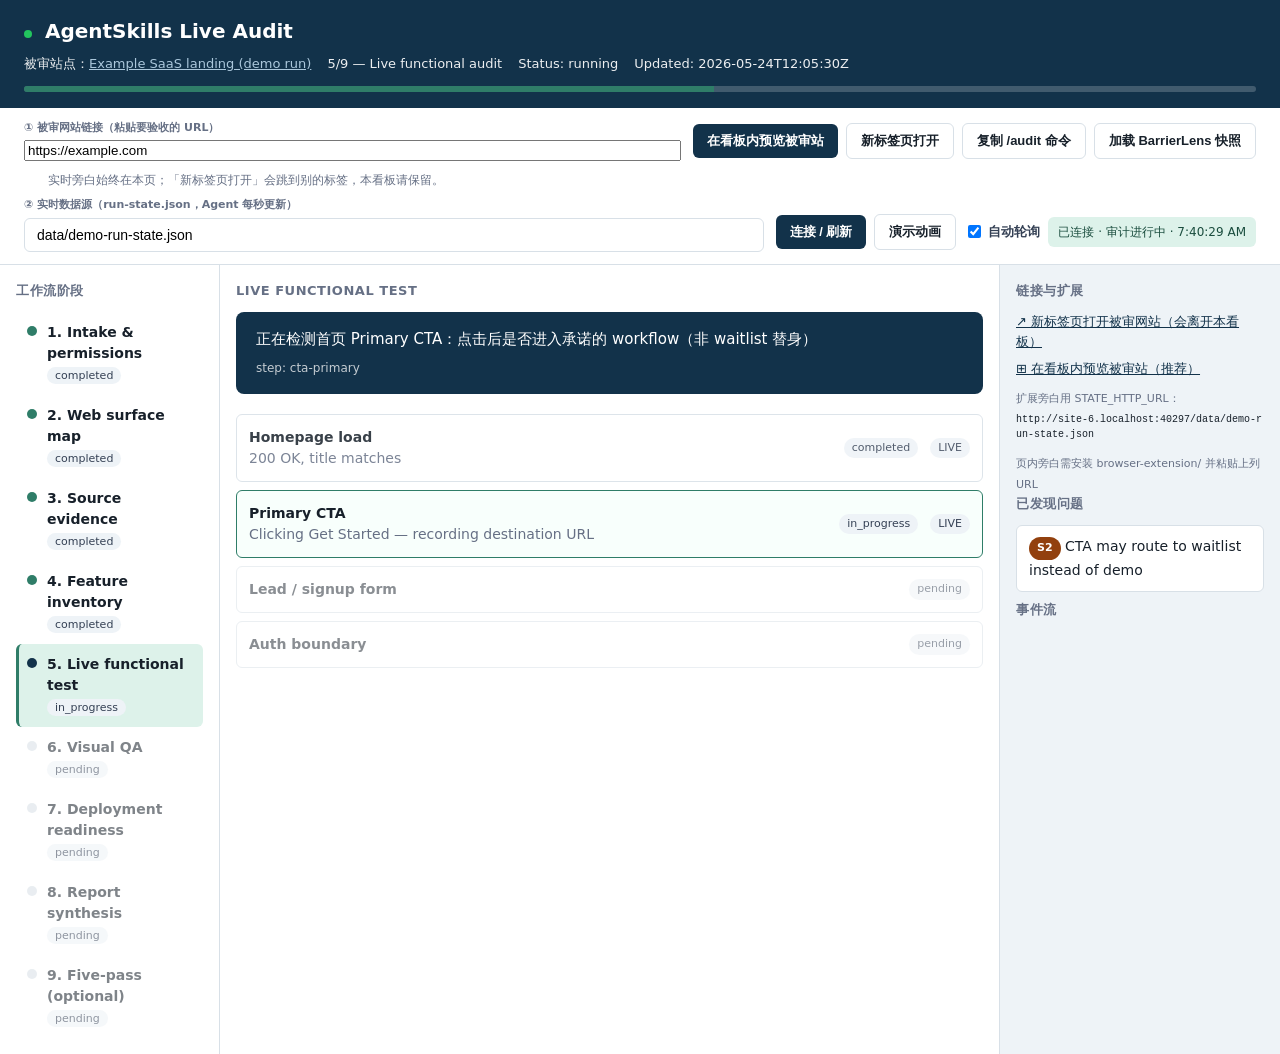
==== commit ffb6075c: "Keep live workbench open when viewing audited site. Add in-page iframe preview as default; rename ex" ====
--- a/workbench/live/index.html
+++ b/workbench/live/index.html
@@ -52,7 +52,14 @@
     .asw-live .feed-status.ok { background: var(--accent-soft); color: #1a4d3e; }
     .asw-live .feed-status.err { background: #fef3f2; color: #7a1e1e; }
     .asw-live .quick-links a { display: block; font-size: 13px; margin-bottom: 8px; color: var(--primary); word-break: break-all; }
-    .asw-live header a.target-link { color: #b8d4e8; }
+    .asw-live header a.target-link { color: #b8d4e8; cursor: pointer; text-decoration: underline; }
+    .asw-live .target-preview { display: none; border-top: 1px solid var(--border); background: var(--surface-soft); }
+    .asw-live .target-preview.visible { display: block; }
+    .asw-live .preview-bar { display: flex; align-items: center; gap: 12px; padding: 8px 16px; font-size: 12px; color: var(--muted); background: var(--surface); border-bottom: 1px solid var(--border); }
+    .asw-live .preview-bar strong { color: var(--ink); flex: 1; }
+    .asw-live .target-preview iframe { width: 100%; height: min(52vh, 640px); border: 0; background: #fff; display: block; }
+    .asw-live .preview-hint { padding: 24px; text-align: center; color: var(--muted); font-size: 13px; }
+    .asw-live .hint-inline { font-size: 12px; color: var(--muted); margin: 0 24px 8px; }
     .asw-live .asw-btn { background: var(--primary); color: #fff; border: none; padding: 8px 14px; border-radius: 6px; font-weight: 600; cursor: pointer; font-size: 13px; }
     .asw-live .asw-btn:hover { background: var(--primary-active); }
     .asw-live .asw-btn.secondary { background: var(--surface); color: var(--ink); border: 1px solid var(--border); }
@@ -80,11 +87,13 @@
         <input type="url" id="targetSiteUrl" placeholder="https://barrierlens.vercel.app/" />
       </label>
       <div class="toolbar-actions">
-        <button type="button" class="asw-btn" id="btnOpenTarget">打开被审网站</button>
+        <button type="button" class="asw-btn" id="btnPreviewTarget">在看板内预览被审站</button>
+        <button type="button" class="asw-btn secondary" id="btnOpenTarget">新标签页打开</button>
         <button type="button" class="asw-btn secondary" id="btnCopyAudit">复制 /audit 命令</button>
         <button type="button" class="asw-btn secondary" id="btnLoadBarrierlens">加载 BarrierLens 快照</button>
       </div>
     </div>
+    <p class="hint-inline">实时旁白始终在本页；「新标签页打开」会跳到别的标签，本看板请保留。</p>
     <div class="toolbar-row">
       <label>② 实时数据源（run-state.json，Agent 每秒更新）
         <input type="text" id="statePath" placeholder="data/barrierlens-run-state.json" />
@@ -98,6 +107,15 @@
         <span class="feed-status" id="feedStatus">未连接</span>
       </div>
     </div>
+  </div>
+  <div class="target-preview" id="targetPreviewWrap">
+    <div class="preview-bar">
+      <strong>被审站预览（本页内，不跳转看板）</strong>
+      <button type="button" class="asw-btn secondary" id="btnClosePreview">关闭预览</button>
+      <a href="#" class="asw-btn secondary" id="previewOpenExternal" target="_blank" rel="noopener noreferrer" style="text-decoration:none;padding:8px 14px;border-radius:6px">新标签页打开</a>
+    </div>
+    <iframe id="targetPreview" title="被审网站预览" hidden></iframe>
+    <div class="preview-hint" id="previewHint" hidden></div>
   </div>
   <main>
     <aside>
@@ -171,7 +189,8 @@
 
       let html = '';
       if (target) {
-        html += '<a href="' + escapeHtml(target) + '" target="_blank" rel="noopener">↗ 在新标签打开被审网站</a>';
+        html += '<a href="#" id="qlOpenNewTab">↗ 新标签页打开被审网站（会离开本看板）</a>';
+        html += '<a href="#" id="qlPreviewInline">⊞ 在看板内预览被审站（推荐）</a>';
       }
       if (state?.reportPath) {
         const rp = state.reportPath.startsWith('http') ? state.reportPath : (origin + '/' + state.reportPath.replace(/^\//, ''));
@@ -183,21 +202,77 @@
       }
       html += '<span style="font-size:11px;color:var(--muted)">页内旁白需安装 browser-extension/ 并粘贴上列 URL</span>';
       box.innerHTML = html || '<p style="color:var(--muted);font-size:12px">填写被审链接并连接数据源后显示快捷入口</p>';
+      const qlNew = document.getElementById('qlOpenNewTab');
+      const qlPrev = document.getElementById('qlPreviewInline');
+      if (qlNew) qlNew.onclick = (e) => { e.preventDefault(); openInNewTab(target); };
+      if (qlPrev) qlPrev.onclick = (e) => { e.preventDefault(); showTargetPreview(); };
+    }
+
+    function openInNewTab(url) {
+      const a = document.createElement('a');
+      a.href = url;
+      a.target = '_blank';
+      a.rel = 'noopener noreferrer';
+      a.style.display = 'none';
+      document.body.appendChild(a);
+      a.click();
+      document.body.removeChild(a);
     }
 
     function syncTargetFromState(state) {
       if (state?.target?.url) {
         $('targetSiteUrl').value = state.target.url;
         const link = $('targetUrlLink');
-        link.href = state.target.url;
         link.textContent = state.target.label || state.target.url;
-      }
-    }
+        link.dataset.url = state.target.url;
+      }
+    }
+
+    $('targetUrlLink').addEventListener('click', (e) => {
+      e.preventDefault();
+      const u = normalizeUrl($('targetUrlLink').dataset.url || $('targetSiteUrl').value);
+      if (!u) return;
+      openInNewTab(u);
+    });
+
+    function showTargetPreview() {
+      const u = normalizeUrl($('targetSiteUrl').value);
+      if (!u) { alert('请先粘贴被审网站链接'); return; }
+      const wrap = $('targetPreviewWrap');
+      const frame = $('targetPreview');
+      const hint = $('previewHint');
+      wrap.classList.add('visible');
+      $('previewOpenExternal').href = u;
+      frame.hidden = false;
+      hint.hidden = true;
+      frame.removeAttribute('srcdoc');
+      frame.src = u;
+      frame.onload = () => {
+        try {
+          const ok = frame.contentWindow && frame.contentDocument && frame.contentDocument.body;
+          if (!ok) {
+            hint.textContent = '网站可能禁止内嵌预览（X-Frame-Options）。请用「新标签页打开」或安装 browser-extension 在被审页看旁白。';
+            hint.hidden = false;
+          }
+        } catch (_) {
+          hint.textContent = '无法读取内嵌页面（跨域限制）。请用「新标签页打开」或 browser-extension。';
+          hint.hidden = false;
+        }
+      };
+    }
+
+    $('btnPreviewTarget').onclick = () => showTargetPreview();
+    $('btnClosePreview').onclick = () => {
+      $('targetPreviewWrap').classList.remove('visible');
+      const frame = $('targetPreview');
+      frame.src = 'about:blank';
+      frame.hidden = true;
+    };
 
     $('btnOpenTarget').onclick = () => {
       const u = normalizeUrl($('targetSiteUrl').value);
       if (!u) { alert('请先粘贴被审网站链接'); return; }
-      window.open(u, '_blank', 'noopener');
+      openInNewTab(u);
     };
 
     $('btnCopyAudit').onclick = () => {
@@ -214,6 +289,7 @@
       stopDemo();
       loadState();
       startPoll();
+      showTargetPreview();
     };
 
     function showSetupBanner(html) {
@@ -487,6 +563,9 @@
 
     loadState();
     startPoll();
+    if ($('targetSiteUrl').value.trim()) {
+      setTimeout(showTargetPreview, 400);
+    }
   </script>
 </body>
 </html>
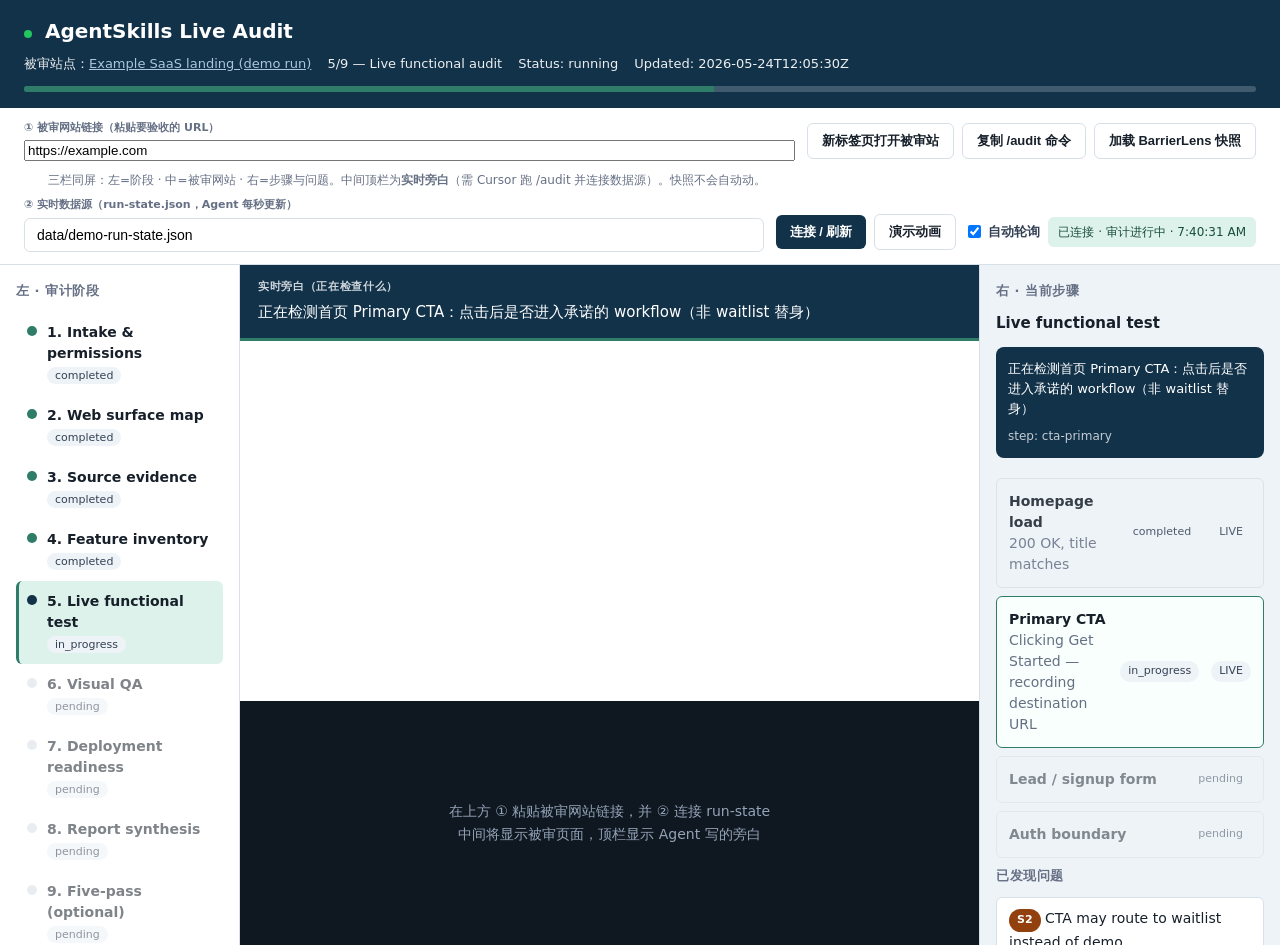
==== commit 1a1a71cc: "Split live workbench: site center with caption rail, stages left, steps right. Users see audited URL" ====
--- a/workbench/live/index.html
+++ b/workbench/live/index.html
@@ -17,10 +17,17 @@
     .asw-live header .meta { display: flex; flex-wrap: wrap; gap: 16px; font-size: 13px; opacity: .92; }
     .asw-live .progress-bar { height: 6px; background: rgba(255,255,255,.2); border-radius: 99px; margin-top: 12px; overflow: hidden; }
     .asw-live .progress-fill { height: 100%; background: var(--accent); transition: width .4s ease; }
-    .asw-live main { display: grid; grid-template-columns: 220px 1fr 280px; gap: 0; min-height: calc(100vh - 120px); }
-    @media (max-width: 900px) { .asw-live main { grid-template-columns: 1fr; } }
-    .asw-live aside, .asw-live section, .asw-live .rail-right { padding: 16px; border-right: 1px solid var(--border); background: var(--surface); }
+    .asw-live main.split-main { display: grid; grid-template-columns: 240px 1fr 300px; gap: 0; min-height: calc(100vh - 220px); }
+    @media (max-width: 1100px) { .asw-live main.split-main { grid-template-columns: 1fr; } }
+    .asw-live aside, .asw-live .rail-right { padding: 16px; border-right: 1px solid var(--border); background: var(--surface); overflow-y: auto; max-height: calc(100vh - 220px); }
     .asw-live .rail-right { border-right: none; background: var(--surface-soft); }
+    .asw-live .center-site { display: flex; flex-direction: column; background: #0f1720; min-height: calc(100vh - 220px); border-right: 1px solid var(--border); position: relative; }
+    .asw-live .caption-bar { background: var(--primary); color: #fff; padding: 14px 18px; flex-shrink: 0; border-bottom: 3px solid var(--accent); }
+    .asw-live .caption-bar strong { display: block; font-size: 11px; opacity: .8; margin-bottom: 6px; text-transform: uppercase; letter-spacing: .06em; }
+    .asw-live .caption-bar .caption-text { font-size: 15px; line-height: 1.5; }
+    .asw-live .caption-bar.snapshot { border-bottom-color: #92400e; }
+    .asw-live .center-site iframe { flex: 1; width: 100%; min-height: 360px; border: 0; background: #fff; }
+    .asw-live .site-placeholder { flex: 1; display: flex; align-items: center; justify-content: center; padding: 32px; color: #94a3b8; text-align: center; font-size: 14px; line-height: 1.6; }
     .asw-live h2 { font-size: 13px; font-weight: 600; text-transform: uppercase; letter-spacing: .04em; color: var(--muted); margin: 0 0 12px; }
     .asw-live .stage-item { display: flex; align-items: flex-start; gap: 10px; padding: 10px 8px; border-radius: 6px; cursor: default; border-left: 3px solid transparent; }
     .asw-live .stage-item.active { background: var(--accent-soft); border-left-color: var(--accent); }
@@ -53,12 +60,6 @@
     .asw-live .feed-status.err { background: #fef3f2; color: #7a1e1e; }
     .asw-live .quick-links a { display: block; font-size: 13px; margin-bottom: 8px; color: var(--primary); word-break: break-all; }
     .asw-live header a.target-link { color: #b8d4e8; cursor: pointer; text-decoration: underline; }
-    .asw-live .target-preview { display: none; border-top: 1px solid var(--border); background: var(--surface-soft); }
-    .asw-live .target-preview.visible { display: block; }
-    .asw-live .preview-bar { display: flex; align-items: center; gap: 12px; padding: 8px 16px; font-size: 12px; color: var(--muted); background: var(--surface); border-bottom: 1px solid var(--border); }
-    .asw-live .preview-bar strong { color: var(--ink); flex: 1; }
-    .asw-live .target-preview iframe { width: 100%; height: min(52vh, 640px); border: 0; background: #fff; display: block; }
-    .asw-live .preview-hint { padding: 24px; text-align: center; color: var(--muted); font-size: 13px; }
     .asw-live .hint-inline { font-size: 12px; color: var(--muted); margin: 0 24px 8px; }
     .asw-live .asw-btn { background: var(--primary); color: #fff; border: none; padding: 8px 14px; border-radius: 6px; font-weight: 600; cursor: pointer; font-size: 13px; }
     .asw-live .asw-btn:hover { background: var(--primary-active); }
@@ -87,13 +88,12 @@
         <input type="url" id="targetSiteUrl" placeholder="https://barrierlens.vercel.app/" />
       </label>
       <div class="toolbar-actions">
-        <button type="button" class="asw-btn" id="btnPreviewTarget">在看板内预览被审站</button>
-        <button type="button" class="asw-btn secondary" id="btnOpenTarget">新标签页打开</button>
+        <button type="button" class="asw-btn secondary" id="btnOpenTarget">新标签页打开被审站</button>
         <button type="button" class="asw-btn secondary" id="btnCopyAudit">复制 /audit 命令</button>
         <button type="button" class="asw-btn secondary" id="btnLoadBarrierlens">加载 BarrierLens 快照</button>
       </div>
     </div>
-    <p class="hint-inline">实时旁白始终在本页；「新标签页打开」会跳到别的标签，本看板请保留。</p>
+    <p class="hint-inline">三栏同屏：左=阶段 · 中=被审网站 · 右=步骤与问题。中间顶栏为<strong>实时旁白</strong>（需 Cursor 跑 /audit 并连接数据源）。快照不会自动动。</p>
     <div class="toolbar-row">
       <label>② 实时数据源（run-state.json，Agent 每秒更新）
         <input type="text" id="statePath" placeholder="data/barrierlens-run-state.json" />
@@ -108,33 +108,34 @@
       </div>
     </div>
   </div>
-  <div class="target-preview" id="targetPreviewWrap">
-    <div class="preview-bar">
-      <strong>被审站预览（本页内，不跳转看板）</strong>
-      <button type="button" class="asw-btn secondary" id="btnClosePreview">关闭预览</button>
-      <a href="#" class="asw-btn secondary" id="previewOpenExternal" target="_blank" rel="noopener noreferrer" style="text-decoration:none;padding:8px 14px;border-radius:6px">新标签页打开</a>
-    </div>
-    <iframe id="targetPreview" title="被审网站预览" hidden></iframe>
-    <div class="preview-hint" id="previewHint" hidden></div>
-  </div>
-  <main>
+  <main class="split-main">
     <aside>
-      <h2>工作流阶段</h2>
+      <h2>左 · 审计阶段</h2>
       <div id="stageRail"></div>
     </aside>
-    <section>
-      <h2 id="currentStageTitle">当前步骤</h2>
-      <div class="annotation" id="annotationBox">
-        等待加载 run-state…
-        <small>Agent 执行 /audit 时应更新 validation/artifacts/&lt;runId&gt;/run-state.json</small>
+    <div class="center-site" id="centerSite">
+      <div class="caption-bar" id="captionBar">
+        <strong>实时旁白（正在检查什么）</strong>
+        <div class="caption-text" id="captionText">连接数据源后显示；粘贴链接后中间加载被审网站</div>
+      </div>
+      <iframe id="targetPreview" title="被审网站" hidden></iframe>
+      <div class="site-placeholder" id="sitePlaceholder">
+        在上方 ① 粘贴被审网站链接，并 ② 连接 run-state<br>
+        中间将显示被审页面，顶栏显示 Agent 写的旁白
+      </div>
+    </div>
+    <div class="rail-right">
+      <h2>右 · 当前步骤</h2>
+      <h3 id="currentStageTitle" style="margin:0 0 12px;font-size:15px;color:var(--ink)">—</h3>
+      <div class="annotation" id="annotationBox" style="font-size:13px;padding:12px">
+        等待加载…
+        <small>与顶栏同步</small>
       </div>
       <div id="stepList"></div>
-    </section>
-    <div class="rail-right">
+      <h2>已发现问题</h2>
+      <div id="findingsList"></div>
       <h2>链接与扩展</h2>
       <div class="quick-links" id="quickLinks"></div>
-      <h2>已发现问题</h2>
-      <div id="findingsList"></div>
       <h2>事件流</h2>
       <div class="event-log" id="eventLog"></div>
     </div>
@@ -190,7 +191,7 @@
       let html = '';
       if (target) {
         html += '<a href="#" id="qlOpenNewTab">↗ 新标签页打开被审网站（会离开本看板）</a>';
-        html += '<a href="#" id="qlPreviewInline">⊞ 在看板内预览被审站（推荐）</a>';
+        html += '<a href="#" id="qlPreviewInline">⊞ 刷新中间被审站预览</a>';
       }
       if (state?.reportPath) {
         const rp = state.reportPath.startsWith('http') ? state.reportPath : (origin + '/' + state.reportPath.replace(/^\//, ''));
@@ -205,7 +206,7 @@
       const qlNew = document.getElementById('qlOpenNewTab');
       const qlPrev = document.getElementById('qlPreviewInline');
       if (qlNew) qlNew.onclick = (e) => { e.preventDefault(); openInNewTab(target); };
-      if (qlPrev) qlPrev.onclick = (e) => { e.preventDefault(); showTargetPreview(); };
+      if (qlPrev) qlPrev.onclick = (e) => { e.preventDefault(); loadCenterIframe(); };
     }
 
     function openInNewTab(url) {
@@ -235,39 +236,40 @@
       openInNewTab(u);
     });
 
-    function showTargetPreview() {
+    function loadCenterIframe() {
       const u = normalizeUrl($('targetSiteUrl').value);
-      if (!u) { alert('请先粘贴被审网站链接'); return; }
-      const wrap = $('targetPreviewWrap');
       const frame = $('targetPreview');
-      const hint = $('previewHint');
-      wrap.classList.add('visible');
-      $('previewOpenExternal').href = u;
+      const ph = $('sitePlaceholder');
+      if (!u) {
+        frame.hidden = true;
+        frame.src = 'about:blank';
+        ph.hidden = false;
+        return;
+      }
+      ph.hidden = true;
       frame.hidden = false;
-      hint.hidden = true;
-      frame.removeAttribute('srcdoc');
       frame.src = u;
-      frame.onload = () => {
-        try {
-          const ok = frame.contentWindow && frame.contentDocument && frame.contentDocument.body;
-          if (!ok) {
-            hint.textContent = '网站可能禁止内嵌预览（X-Frame-Options）。请用「新标签页打开」或安装 browser-extension 在被审页看旁白。';
-            hint.hidden = false;
-          }
-        } catch (_) {
-          hint.textContent = '无法读取内嵌页面（跨域限制）。请用「新标签页打开」或 browser-extension。';
-          hint.hidden = false;
-        }
-      };
-    }
-
-    $('btnPreviewTarget').onclick = () => showTargetPreview();
-    $('btnClosePreview').onclick = () => {
-      $('targetPreviewWrap').classList.remove('visible');
-      const frame = $('targetPreview');
-      frame.src = 'about:blank';
-      frame.hidden = true;
-    };
+    }
+
+    function updateCaption(state) {
+      const bar = $('captionBar');
+      const label = bar.querySelector('strong');
+      const text = $('captionText');
+      if (!state) {
+        text.textContent = '请先 ② 连接 run-state；① 粘贴被审链接后中间显示网站';
+        bar.classList.remove('snapshot');
+        if (label) label.textContent = '实时旁白（正在检查什么）';
+        return;
+      }
+      text.textContent = state.activeAnnotation || '（Agent 未写入 activeAnnotation）';
+      const snap = state.status === 'completed';
+      bar.classList.toggle('snapshot', snap);
+      if (label) {
+        label.textContent = snap
+          ? '旁白（快照 · 不会自动更新；要实时请在 Cursor 跑 /audit）'
+          : '实时旁白（正在检查什么）';
+      }
+    }
 
     $('btnOpenTarget').onclick = () => {
       const u = normalizeUrl($('targetSiteUrl').value);
@@ -289,7 +291,7 @@
       stopDemo();
       loadState();
       startPoll();
-      showTargetPreview();
+      loadCenterIframe();
     };
 
     function showSetupBanner(html) {
@@ -408,6 +410,8 @@
     function render(state) {
       syncTargetFromState(state);
       updateQuickLinks(state);
+      updateCaption(state);
+      loadCenterIframe();
       $('progressLabel').textContent = state.progress?.label || '—';
       $('runStatus').textContent = 'Status: ' + (state.status || '—');
       $('updatedAt').textContent = 'Updated: ' + (state.updatedAt || '—');
@@ -563,9 +567,8 @@
 
     loadState();
     startPoll();
-    if ($('targetSiteUrl').value.trim()) {
-      setTimeout(showTargetPreview, 400);
-    }
+    $('targetSiteUrl').addEventListener('change', loadCenterIframe);
+    if ($('targetSiteUrl').value.trim()) loadCenterIframe();
   </script>
 </body>
 </html>
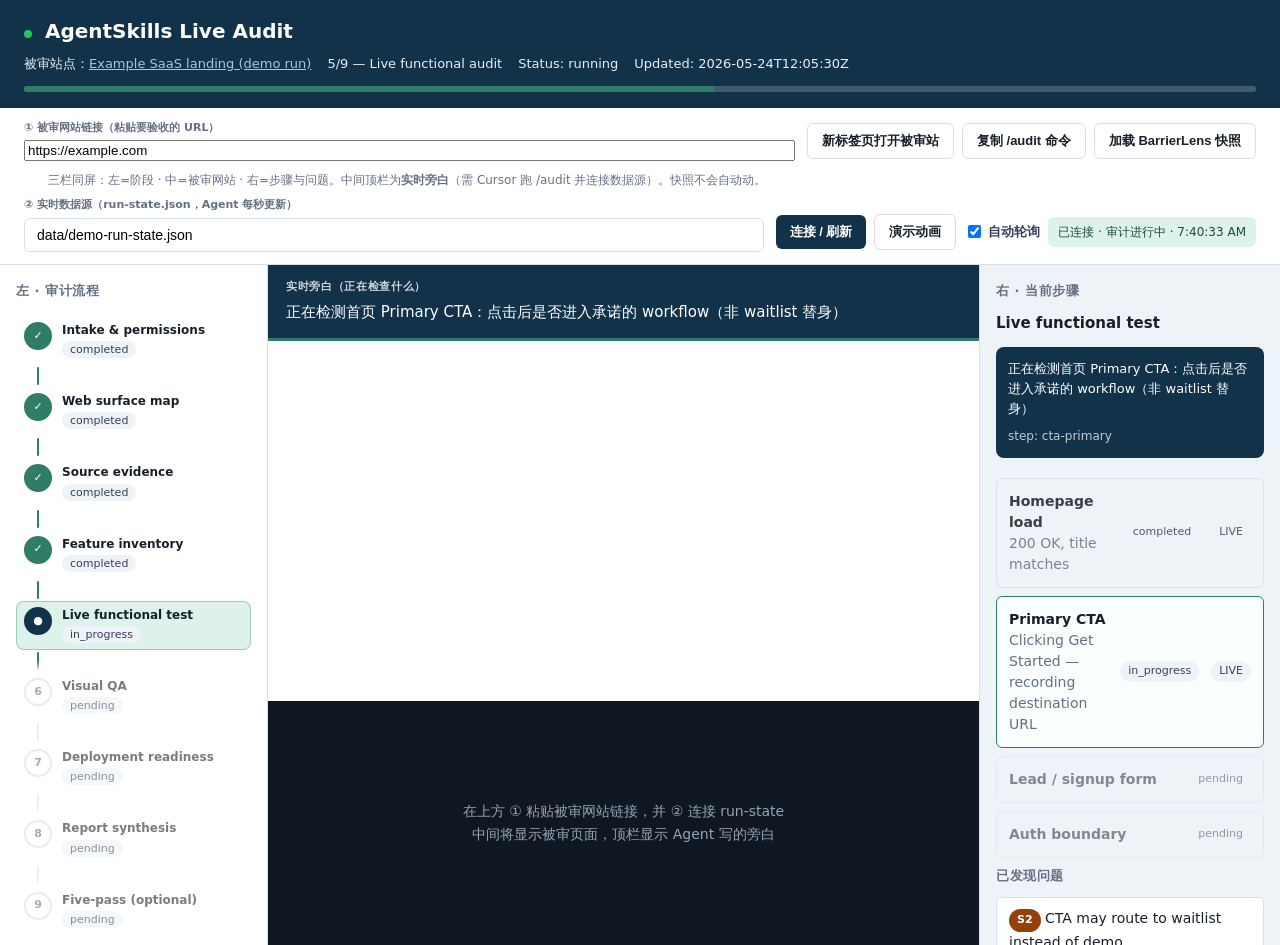
==== commit d3c096f1: "Render audit stages as connected vertical pipeline with status lines. Left rail shows flow nodes lin" ====
--- a/workbench/live/index.html
+++ b/workbench/live/index.html
@@ -17,7 +17,7 @@
     .asw-live header .meta { display: flex; flex-wrap: wrap; gap: 16px; font-size: 13px; opacity: .92; }
     .asw-live .progress-bar { height: 6px; background: rgba(255,255,255,.2); border-radius: 99px; margin-top: 12px; overflow: hidden; }
     .asw-live .progress-fill { height: 100%; background: var(--accent); transition: width .4s ease; }
-    .asw-live main.split-main { display: grid; grid-template-columns: 240px 1fr 300px; gap: 0; min-height: calc(100vh - 220px); }
+    .asw-live main.split-main { display: grid; grid-template-columns: 268px 1fr 300px; gap: 0; min-height: calc(100vh - 220px); }
     @media (max-width: 1100px) { .asw-live main.split-main { grid-template-columns: 1fr; } }
     .asw-live aside, .asw-live .rail-right { padding: 16px; border-right: 1px solid var(--border); background: var(--surface); overflow-y: auto; max-height: calc(100vh - 220px); }
     .asw-live .rail-right { border-right: none; background: var(--surface-soft); }
@@ -29,12 +29,34 @@
     .asw-live .center-site iframe { flex: 1; width: 100%; min-height: 360px; border: 0; background: #fff; }
     .asw-live .site-placeholder { flex: 1; display: flex; align-items: center; justify-content: center; padding: 32px; color: #94a3b8; text-align: center; font-size: 14px; line-height: 1.6; }
     .asw-live h2 { font-size: 13px; font-weight: 600; text-transform: uppercase; letter-spacing: .04em; color: var(--muted); margin: 0 0 12px; }
-    .asw-live .stage-item { display: flex; align-items: flex-start; gap: 10px; padding: 10px 8px; border-radius: 6px; cursor: default; border-left: 3px solid transparent; }
-    .asw-live .stage-item.active { background: var(--accent-soft); border-left-color: var(--accent); }
-    .asw-live .stage-item.done .dot { background: var(--accent); }
-    .asw-live .stage-item.running .dot { background: var(--primary); animation: pulse 1.2s infinite; }
-    .asw-live .stage-item.pending { opacity: .55; }
-    .asw-live .dot { width: 10px; height: 10px; border-radius: 50%; background: var(--border); margin-top: 4px; flex-shrink: 0; }
+    /* 阶段流水线：节点 + 竖向连线 */
+    .asw-live .flow-pipeline { display: flex; flex-direction: column; padding: 4px 0 12px; }
+    .asw-live .flow-step-wrap { display: flex; flex-direction: column; }
+    .asw-live .flow-node { display: flex; align-items: flex-start; gap: 10px; padding: 6px 8px; border-radius: 8px; position: relative; }
+    .asw-live .flow-node.active { background: var(--accent-soft); box-shadow: inset 0 0 0 1px rgba(47, 125, 104, 0.35); }
+    .asw-live .flow-node.pending { opacity: .58; }
+    .asw-live .flow-node .node-circle {
+      width: 28px; height: 28px; border-radius: 50%; flex-shrink: 0;
+      display: flex; align-items: center; justify-content: center;
+      font-size: 11px; font-weight: 700; border: 2px solid var(--border); background: var(--surface);
+      color: var(--muted);
+    }
+    .asw-live .flow-node.done .node-circle { border-color: var(--accent); background: var(--accent); color: #fff; }
+    .asw-live .flow-node.running .node-circle { border-color: var(--primary); background: var(--primary); color: #fff; animation: pulse 1.2s infinite; }
+    .asw-live .flow-node.skipped .node-circle { border-color: var(--s2); background: #fff8eb; color: var(--s2); }
+    .asw-live .flow-node.blocked .node-circle { border-color: var(--s1); background: #fef3f2; color: var(--s1); }
+    .asw-live .flow-node .node-label { flex: 1; min-width: 0; }
+    .asw-live .flow-node .node-label strong { display: block; font-size: 12px; line-height: 1.35; }
+    .asw-live .flow-connector {
+      width: 2px; height: 18px; margin: 2px 0 2px 21px; border-radius: 1px;
+      background: var(--border);
+    }
+    .asw-live .flow-connector.done { background: var(--accent); }
+    .asw-live .flow-connector.running {
+      background: linear-gradient(to bottom, var(--accent) 0%, var(--accent) 45%, var(--border) 100%);
+    }
+    .asw-live .flow-connector.skipped { background: repeating-linear-gradient(to bottom, var(--s2) 0 4px, transparent 4px 8px); opacity: .6; }
+    .asw-live .flow-connector.pending { background: var(--border); opacity: .5; }
     @keyframes pulse { 50% { opacity: .4; } }
     .asw-live .annotation { background: var(--primary); color: #fff; padding: 16px 20px; border-radius: 8px; margin-bottom: 20px; font-size: 15px; line-height: 1.55; }
     .asw-live .annotation small { display: block; margin-top: 8px; opacity: .75; font-size: 12px; }
@@ -110,8 +132,8 @@
   </div>
   <main class="split-main">
     <aside>
-      <h2>左 · 审计阶段</h2>
-      <div id="stageRail"></div>
+      <h2>左 · 审计流程</h2>
+      <div class="flow-pipeline" id="stageRail"></div>
     </aside>
     <div class="center-site" id="centerSite">
       <div class="caption-bar" id="captionBar">
@@ -397,7 +419,24 @@
 
     function stageClass(s) {
       if (s.status === 'completed') return 'done';
-      if (s.status === 'in_progress') return 'running active';
+      if (s.status === 'skipped') return 'skipped';
+      if (s.status === 'blocked') return 'blocked';
+      if (s.status === 'in_progress') return 'running';
+      return 'pending';
+    }
+
+    function stageIcon(st) {
+      if (st.status === 'completed') return '✓';
+      if (st.status === 'skipped') return '—';
+      if (st.status === 'blocked') return '!';
+      if (st.status === 'in_progress') return '●';
+      return String(st.order || '·');
+    }
+
+    function connectorClass(fromStage) {
+      if (fromStage.status === 'completed') return 'done';
+      if (fromStage.status === 'in_progress') return 'running';
+      if (fromStage.status === 'skipped') return 'skipped';
       return 'pending';
     }
 
@@ -422,11 +461,25 @@
 
       const rail = $('stageRail');
       rail.innerHTML = '';
-      (state.stages || []).forEach((st) => {
-        const el = document.createElement('div');
-        el.className = 'stage-item ' + stageClass(st) + (st.id === state.currentStageId ? ' active' : '');
-        el.innerHTML = '<span class="dot"></span><div><strong>' + st.order + '. ' + escapeHtml(st.label) + '</strong><br><span class="status-pill">' + st.status + '</span></div>';
-        rail.appendChild(el);
+      const stages = state.stages || [];
+      stages.forEach((st, i) => {
+        const wrap = document.createElement('div');
+        wrap.className = 'flow-step-wrap';
+        const node = document.createElement('div');
+        const cls = stageClass(st);
+        node.className = 'flow-node ' + cls + (st.id === state.currentStageId ? ' active' : '');
+        node.innerHTML =
+          '<span class="node-circle" title="' + escapeHtml(st.status) + '">' + stageIcon(st) + '</span>' +
+          '<div class="node-label"><strong>' + escapeHtml(st.label) + '</strong>' +
+          '<span class="status-pill">' + escapeHtml(st.status) + '</span></div>';
+        wrap.appendChild(node);
+        if (i < stages.length - 1) {
+          const conn = document.createElement('div');
+          conn.className = 'flow-connector ' + connectorClass(st);
+          conn.setAttribute('aria-hidden', 'true');
+          wrap.appendChild(conn);
+        }
+        rail.appendChild(wrap);
       });
 
       const cur = (state.stages || []).find((s) => s.id === state.currentStageId) || state.stages?.[0];
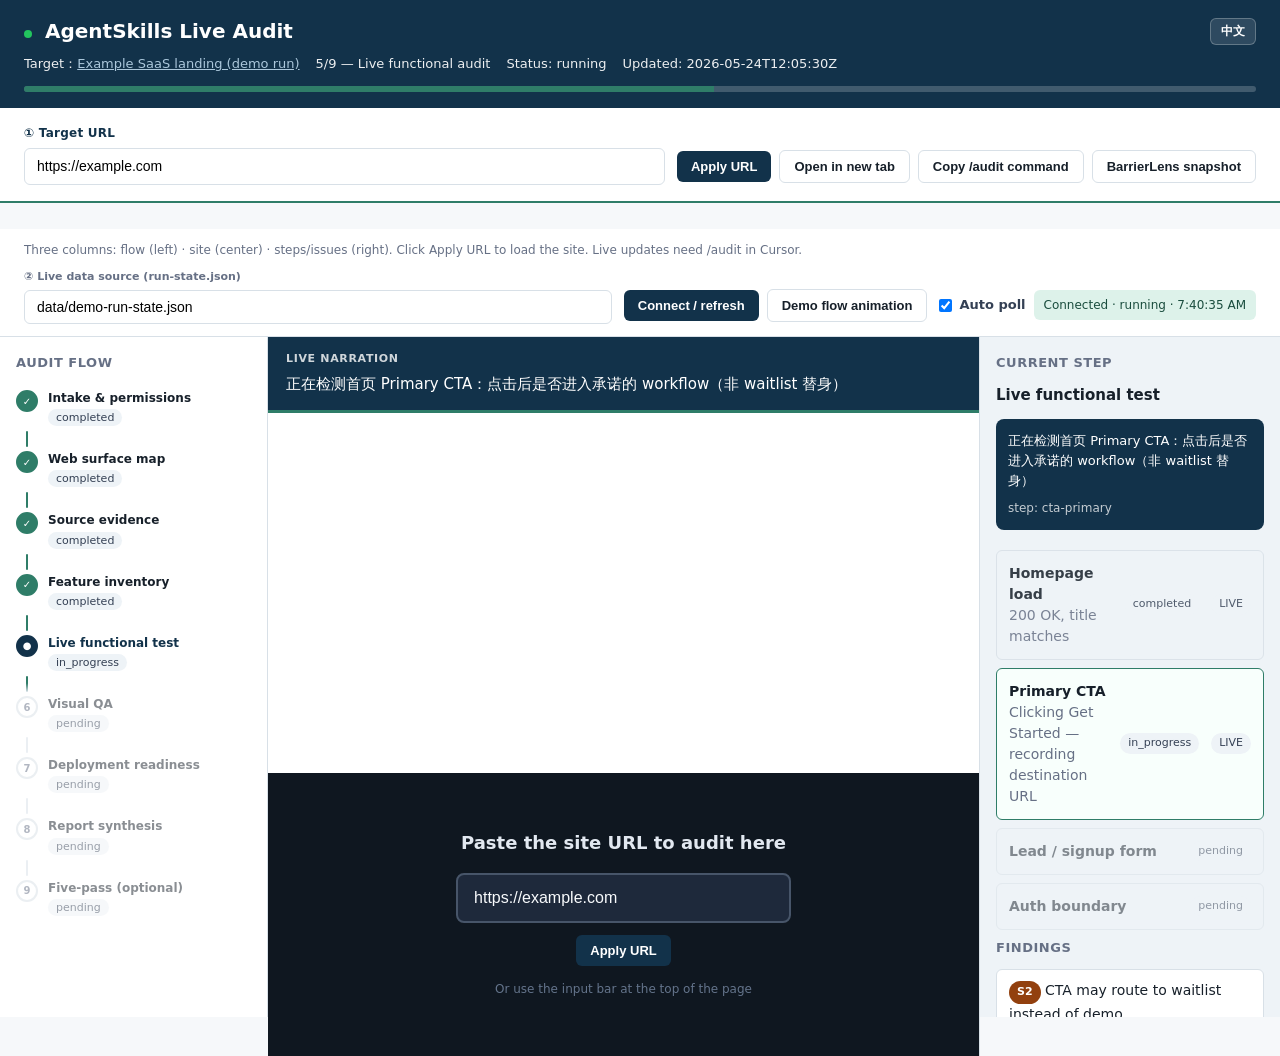
==== commit 31d12b30: "Improve live workbench UX and document optional extension LLM. Add zh/en i18n, prominent URL entry w" ====
--- a/workbench/live/index.html
+++ b/workbench/live/index.html
@@ -32,13 +32,13 @@
     /* 阶段流水线：节点 + 竖向连线 */
     .asw-live .flow-pipeline { display: flex; flex-direction: column; padding: 4px 0 12px; }
     .asw-live .flow-step-wrap { display: flex; flex-direction: column; }
-    .asw-live .flow-node { display: flex; align-items: flex-start; gap: 10px; padding: 6px 8px; border-radius: 8px; position: relative; }
-    .asw-live .flow-node.active { background: var(--accent-soft); box-shadow: inset 0 0 0 1px rgba(47, 125, 104, 0.35); }
-    .asw-live .flow-node.pending { opacity: .58; }
+    .asw-live .flow-node { display: flex; align-items: flex-start; gap: 10px; padding: 2px 0; background: transparent; position: relative; }
+    .asw-live .flow-node.active .node-label strong { color: var(--primary); }
+    .asw-live .flow-node.pending { opacity: .5; }
     .asw-live .flow-node .node-circle {
-      width: 28px; height: 28px; border-radius: 50%; flex-shrink: 0;
+      width: 22px; height: 22px; border-radius: 50%; flex-shrink: 0;
       display: flex; align-items: center; justify-content: center;
-      font-size: 11px; font-weight: 700; border: 2px solid var(--border); background: var(--surface);
+      font-size: 10px; font-weight: 700; border: 2px solid var(--border); background: transparent;
       color: var(--muted);
     }
     .asw-live .flow-node.done .node-circle { border-color: var(--accent); background: var(--accent); color: #fff; }
@@ -48,9 +48,11 @@
     .asw-live .flow-node .node-label { flex: 1; min-width: 0; }
     .asw-live .flow-node .node-label strong { display: block; font-size: 12px; line-height: 1.35; }
     .asw-live .flow-connector {
-      width: 2px; height: 18px; margin: 2px 0 2px 21px; border-radius: 1px;
+      width: 2px; height: 16px; margin: 2px 0 2px 10px; border-radius: 1px;
       background: var(--border);
     }
+    .asw-live .url-toast { font-size: 12px; color: var(--accent); margin: 0 24px 8px; min-height: 18px; }
+    .asw-live .lang-toggle { margin-left: auto; background: rgba(255,255,255,.12); border: 1px solid rgba(255,255,255,.25); color: #fff; padding: 4px 10px; border-radius: 6px; cursor: pointer; font-size: 12px; font-weight: 600; }
     .asw-live .flow-connector.done { background: var(--accent); }
     .asw-live .flow-connector.running {
       background: linear-gradient(to bottom, var(--accent) 0%, var(--accent) 45%, var(--border) 100%);
@@ -75,7 +77,31 @@
     .asw-live .toolbar-row { display: flex; gap: 12px; align-items: flex-end; flex-wrap: wrap; margin-bottom: 10px; }
     .asw-live .toolbar-row:last-child { margin-bottom: 0; }
     .asw-live .toolbar label { display: flex; flex-direction: column; gap: 4px; font-size: 11px; font-weight: 600; color: var(--muted); flex: 1; min-width: 220px; }
-    .asw-live .toolbar input[type=text] { width: 100%; padding: 8px 12px; border: 1px solid var(--border); border-radius: 6px; font-size: 14px; }
+    .asw-live .toolbar input[type=text],
+    .asw-live .toolbar input[type=url],
+    .asw-live .url-entry input[type=url] { width: 100%; padding: 8px 12px; border: 1px solid var(--border); border-radius: 6px; font-size: 14px; }
+    .asw-live .url-entry {
+      padding: 16px 24px; background: var(--surface); border-bottom: 2px solid var(--accent);
+      display: flex; flex-wrap: wrap; gap: 12px; align-items: flex-end;
+    }
+    .asw-live .url-entry .url-entry-field { flex: 1; min-width: min(100%, 320px); display: flex; flex-direction: column; gap: 6px; }
+    .asw-live .url-entry .field-label { font-size: 12px; font-weight: 700; color: var(--primary); letter-spacing: .02em; }
+    .asw-live .url-entry-input {
+      width: 100%; padding: 12px 14px; font-size: 16px; line-height: 1.4;
+      border: 2px solid var(--border); border-radius: 8px; background: #fff;
+    }
+    .asw-live .url-entry-input:focus { border-color: var(--primary); outline: none; box-shadow: 0 0 0 3px rgba(18,50,74,.1); }
+    .asw-live .url-entry-actions { display: flex; flex-wrap: wrap; gap: 8px; align-items: center; padding-bottom: 2px; }
+    .asw-live .paste-hero { max-width: 520px; margin: 0 auto; padding: 24px; text-align: center; }
+    .asw-live .paste-hero-title { font-size: 18px; font-weight: 600; color: #e2e8f0; margin: 0 0 16px; }
+    .asw-live .paste-hero-input {
+      width: 100%; padding: 14px 16px; font-size: 16px; border: 2px solid #475569; border-radius: 8px;
+      background: #1e293b; color: #f8fafc; margin-bottom: 12px;
+    }
+    .asw-live .paste-hero-input::placeholder { color: #94a3b8; }
+    .asw-live .paste-hero-input:focus { border-color: var(--accent); outline: none; }
+    .asw-live .paste-hero-btn { font-size: 15px; padding: 10px 24px; }
+    .asw-live .paste-hero-hint { font-size: 12px; color: #64748b; margin: 14px 0 0; }
     .asw-live .toolbar-actions { display: flex; gap: 8px; flex-wrap: wrap; align-items: center; padding-bottom: 2px; }
     .asw-live .feed-status { font-size: 12px; padding: 6px 10px; border-radius: 6px; background: var(--surface-soft); color: var(--body); min-width: 140px; }
     .asw-live .feed-status.ok { background: var(--accent-soft); color: #1a4d3e; }
@@ -95,36 +121,44 @@
 <body class="asw-live">
   <div class="setup-banner" id="setupBanner"></div>
   <header>
-    <h1><span class="live-dot" id="liveIndicator"></span> AgentSkills Live Audit</h1>
+    <h1 style="display:flex;align-items:center;gap:12px;flex-wrap:wrap">
+      <span><span class="live-dot" id="liveIndicator"></span> <span data-i18n="title">AgentSkills Live Audit</span></span>
+      <button type="button" class="lang-toggle" id="langToggle" title="Language">EN</button>
+    </h1>
     <div class="meta">
-      <span>被审站点：<a class="target-link" id="targetUrlLink" href="#" target="_blank" rel="noopener">—</a></span>
+      <span><span data-i18n="auditedSite">被审站点</span>：<a class="target-link" id="targetUrlLink" href="#" target="_blank" rel="noopener">—</a></span>
       <span id="progressLabel">—</span>
       <span id="runStatus">—</span>
       <span id="updatedAt">—</span>
     </div>
     <div class="progress-bar"><div class="progress-fill" id="progressFill" style="width:0%"></div></div>
   </header>
+  <section class="url-entry" id="urlEntry" aria-label="Target URL">
+    <div class="url-entry-field">
+      <span class="field-label" data-i18n="labelUrl">① 被审网站链接</span>
+      <input type="url" id="targetSiteUrl" class="url-entry-input" data-i18n-placeholder="placeholderUrl"
+        placeholder="https://your-site.com/" autocomplete="url" inputmode="url" />
+    </div>
+    <div class="url-entry-actions">
+      <button type="button" class="asw-btn" id="btnApplyUrl" data-i18n="btnApplyUrl">应用链接</button>
+      <button type="button" class="asw-btn secondary" id="btnOpenTarget" data-i18n="btnOpenTarget">新标签页打开</button>
+      <button type="button" class="asw-btn secondary" id="btnCopyAudit" data-i18n="btnCopyAudit">复制 /audit 命令</button>
+      <button type="button" class="asw-btn secondary" id="btnLoadBarrierlens" data-i18n="btnBarrierlens">BarrierLens 快照</button>
+    </div>
+  </section>
+  <p class="url-toast" id="urlToast" aria-live="polite"></p>
   <div class="toolbar">
+    <p class="hint-inline" data-i18n="hintLayout" style="margin:0 0 10px">三栏同屏说明</p>
     <div class="toolbar-row">
-      <label>① 被审网站链接（粘贴要验收的 URL）
-        <input type="url" id="targetSiteUrl" placeholder="https://barrierlens.vercel.app/" />
-      </label>
-      <div class="toolbar-actions">
-        <button type="button" class="asw-btn secondary" id="btnOpenTarget">新标签页打开被审站</button>
-        <button type="button" class="asw-btn secondary" id="btnCopyAudit">复制 /audit 命令</button>
-        <button type="button" class="asw-btn secondary" id="btnLoadBarrierlens">加载 BarrierLens 快照</button>
-      </div>
-    </div>
-    <p class="hint-inline">三栏同屏：左=阶段 · 中=被审网站 · 右=步骤与问题。中间顶栏为<strong>实时旁白</strong>（需 Cursor 跑 /audit 并连接数据源）。快照不会自动动。</p>
-    <div class="toolbar-row">
-      <label>② 实时数据源（run-state.json，Agent 每秒更新）
+      <label class="field">
+        <span class="field-label" data-i18n="labelState">② 实时数据源</span>
         <input type="text" id="statePath" placeholder="data/barrierlens-run-state.json" />
       </label>
       <div class="toolbar-actions">
-        <button type="button" class="asw-btn" id="btnLoad">连接 / 刷新</button>
-        <button type="button" class="asw-btn secondary" id="btnDemo">演示动画</button>
+        <button type="button" class="asw-btn" id="btnLoad" data-i18n="btnConnect">连接 / 刷新</button>
+        <button type="button" class="asw-btn secondary" id="btnDemo" data-i18n="btnDemo">演示流程动画</button>
         <label style="flex-direction:row;align-items:center;min-width:auto;font-size:13px;color:var(--body)">
-          <input type="checkbox" id="pollEnabled" checked /> 自动轮询
+          <input type="checkbox" id="pollEnabled" checked /> <span data-i18n="poll">自动轮询</span>
         </label>
         <span class="feed-status" id="feedStatus">未连接</span>
       </div>
@@ -132,7 +166,7 @@
   </div>
   <main class="split-main">
     <aside>
-      <h2>左 · 审计流程</h2>
+      <h2 data-i18n="railFlow">审计流程</h2>
       <div class="flow-pipeline" id="stageRail"></div>
     </aside>
     <div class="center-site" id="centerSite">
@@ -142,30 +176,75 @@
       </div>
       <iframe id="targetPreview" title="被审网站" hidden></iframe>
       <div class="site-placeholder" id="sitePlaceholder">
-        在上方 ① 粘贴被审网站链接，并 ② 连接 run-state<br>
-        中间将显示被审页面，顶栏显示 Agent 写的旁白
+        <div class="paste-hero">
+          <p class="paste-hero-title" data-i18n="pasteHeroTitle">在此粘贴要验收的网站链接</p>
+          <input type="url" id="centerPasteUrl" class="paste-hero-input" data-i18n-placeholder="placeholderUrl"
+            placeholder="https://your-site.com/" autocomplete="url" inputmode="url" aria-label="Target URL" />
+          <button type="button" class="asw-btn paste-hero-btn" id="btnApplyUrlCenter" data-i18n="btnApplyUrl">应用链接</button>
+          <p class="paste-hero-hint" data-i18n="pasteHeroHint">也可在页面顶部输入框粘贴</p>
+        </div>
       </div>
     </div>
     <div class="rail-right">
-      <h2>右 · 当前步骤</h2>
+      <h2 data-i18n="railSteps">当前步骤</h2>
       <h3 id="currentStageTitle" style="margin:0 0 12px;font-size:15px;color:var(--ink)">—</h3>
       <div class="annotation" id="annotationBox" style="font-size:13px;padding:12px">
         等待加载…
         <small>与顶栏同步</small>
       </div>
       <div id="stepList"></div>
-      <h2>已发现问题</h2>
+      <h2 data-i18n="railFindings">已发现问题</h2>
       <div id="findingsList"></div>
-      <h2>链接与扩展</h2>
+      <h2 data-i18n="railLinks">链接与扩展</h2>
       <div class="quick-links" id="quickLinks"></div>
-      <h2>事件流</h2>
+      <h2 data-i18n="railEvents">事件流</h2>
       <div class="event-log" id="eventLog"></div>
     </div>
   </main>
+  <script src="i18n.js"></script>
   <script src="embedded-barrierlens-run-state.js"></script>
   <script src="embedded-demo-run-state.js"></script>
   <script>
     const $ = (id) => document.getElementById(id);
+    let lang = localStorage.getItem('asw-live-lang') || (navigator.language.startsWith('zh') ? 'zh' : 'en');
+    function t(key) { return (window.ASW_I18N[lang] && window.ASW_I18N[lang][key]) || key; }
+    function tFmt(key, vars) {
+      let s = t(key);
+      if (vars) Object.keys(vars).forEach((k) => { s = s.replace('{' + k + '}', vars[k]); });
+      return s;
+    }
+    function stageLabel(st) {
+      const m = window.ASW_I18N[lang]?.stages;
+      return (m && m[st.id]) || st.label || st.id;
+    }
+    function progressLabel(state, stage) {
+      const cur = state.progress?.current ?? 1;
+      const total = state.progress?.total ?? (state.stages?.length || 9);
+      const name = stage ? stageLabel(stage) : '';
+      return tFmt('progressOf', { cur: String(cur), total: String(total), stage: name });
+    }
+    function applyLang() {
+      document.documentElement.lang = lang === 'zh' ? 'zh-CN' : 'en';
+      document.querySelectorAll('[data-i18n]').forEach((el) => {
+        const k = el.getAttribute('data-i18n');
+        if (!k) return;
+        if (el.querySelector('input, textarea, select, button.asw-btn')) return;
+        el.textContent = t(k);
+      });
+      document.querySelectorAll('[data-i18n-placeholder]').forEach((el) => {
+        el.placeholder = t(el.getAttribute('data-i18n-placeholder'));
+      });
+      $('langToggle').textContent = lang === 'zh' ? 'EN' : '中文';
+    }
+    $('langToggle').onclick = () => {
+      lang = lang === 'zh' ? 'en' : 'zh';
+      localStorage.setItem('asw-live-lang', lang);
+      applyLang();
+      if (lastRenderedState) render(lastRenderedState);
+    };
+    let lastRenderedState = null;
+    let previewLocked = false;
+    applyLang();
     let pollTimer = null;
     let demoTimer = null;
     let eventsPath = null;
@@ -183,10 +262,14 @@
     };
 
     const params = new URLSearchParams(location.search);
+    if (params.get('lang') === 'en' || params.get('lang') === 'zh') {
+      lang = params.get('lang');
+      localStorage.setItem('asw-live-lang', lang);
+      applyLang();
+    }
     if (params.get('state')) $('statePath').value = decodeURIComponent(params.get('state'));
     if (params.get('demo') === '1') $('statePath').value = 'data/demo-run-state.json';
     if (params.get('barrierlens') === '1') $('statePath').value = 'data/barrierlens-run-state.json';
-    if (params.get('url')) $('targetSiteUrl').value = decodeURIComponent(params.get('url'));
 
     function normalizeUrl(raw) {
       const s = (raw || '').trim();
@@ -195,15 +278,87 @@
       return 'https://' + s;
     }
 
+    function readTargetUrlRaw() {
+      const top = ($('targetSiteUrl')?.value || '').trim();
+      const center = ($('centerPasteUrl')?.value || '').trim();
+      return top || center;
+    }
+
+    function writeTargetUrlRaw(value) {
+      const v = value || '';
+      if ($('targetSiteUrl')) $('targetSiteUrl').value = v;
+      if ($('centerPasteUrl')) $('centerPasteUrl').value = v;
+    }
+
+    function bindUrlInputs() {
+      ['targetSiteUrl', 'centerPasteUrl'].forEach((id) => {
+        const el = $(id);
+        if (!el) return;
+        el.addEventListener('input', () => writeTargetUrlRaw(el.value));
+        el.addEventListener('keydown', (e) => {
+          if (e.key === 'Enter') { e.preventDefault(); applyTargetUrl(); }
+        });
+      });
+    }
+    bindUrlInputs();
+    if (params.get('url')) writeTargetUrlRaw(decodeURIComponent(params.get('url')));
+
     function setFeedStatus(ok, text) {
       const el = $('feedStatus');
       el.textContent = text;
       el.className = ok ? 'feed-status ok' : 'feed-status err';
     }
 
+    function isPreviewState(state) {
+      return String(state?.runId || '').startsWith('preview-');
+    }
+
+    function buildPreviewState(url) {
+      const raw = window.ASW_EMBEDDED_DEMO_RUN_STATE;
+      const base = raw ? JSON.parse(JSON.stringify(raw)) : { stages: [] };
+      const u = normalizeUrl(url);
+      let label = u;
+      try { label = new URL(u).hostname; } catch (_) {}
+      base.runId = 'preview-' + Date.now();
+      base.target = { url: u, label };
+      base.status = 'running';
+      base.findingsPreview = [];
+      base.reportPath = null;
+      base.eventsPath = null;
+      base.updatedAt = new Date().toISOString();
+      base.currentStageId = 'intake';
+      base.currentStepId = 'target';
+      base.activeAnnotation = t('captionWaiting');
+      const total = base.stages?.length || 9;
+      base.progress = { current: 1, total, label: progressLabel(base, base.stages?.[0]) };
+      (base.stages || []).forEach((st, i) => {
+        st.status = i === 0 ? 'in_progress' : 'pending';
+        (st.steps || []).forEach((step, j) => {
+          step.status = i === 0 && j === 0 ? 'in_progress' : 'pending';
+        });
+      });
+      return base;
+    }
+
+    function applyTargetUrl() {
+      const u = normalizeUrl(readTargetUrlRaw());
+      if (!u) {
+        $('urlToast').textContent = t('needUrl');
+        $('targetSiteUrl')?.focus();
+        return;
+      }
+      writeTargetUrlRaw(u);
+      stopDemo();
+      previewLocked = true;
+      const preview = buildPreviewState(u);
+      lastRenderedState = preview;
+      render(preview);
+      $('urlToast').textContent = t('siteLoaded') + ' · ' + t('previewMode');
+    }
+
     function updateQuickLinks(state) {
       const box = $('quickLinks');
-      const target = normalizeUrl($('targetSiteUrl').value) || state?.target?.url || '';
+      const target = normalizeUrl(readTargetUrlRaw()) || state?.target?.url || '';
       const origin = window.location.origin;
       const statePath = $('statePath').value.trim();
       const stateHttp = statePath ? origin + '/' + statePath.replace(/^\//, '').split('/').map(encodeURIComponent).join('/') : '';
@@ -212,19 +367,19 @@
 
       let html = '';
       if (target) {
-        html += '<a href="#" id="qlOpenNewTab">↗ 新标签页打开被审网站（会离开本看板）</a>';
-        html += '<a href="#" id="qlPreviewInline">⊞ 刷新中间被审站预览</a>';
+        html += '<a href="#" id="qlOpenNewTab">' + escapeHtml(t('qlOpenNewTab')) + '</a>';
+        html += '<a href="#" id="qlPreviewInline">' + escapeHtml(t('qlPreview')) + '</a>';
       }
       if (state?.reportPath) {
         const rp = state.reportPath.startsWith('http') ? state.reportPath : (origin + '/' + state.reportPath.replace(/^\//, ''));
-        html += '<a href="' + escapeHtml(rp) + '" target="_blank" rel="noopener">📄 完整验收报告</a>';
+        html += '<a href="' + escapeHtml(rp) + '" target="_blank" rel="noopener">' + escapeHtml(t('qlReport')) + '</a>';
       }
       if (stateHttpSimple) {
-        html += '<span style="font-size:11px;color:var(--muted)">扩展旁白用 STATE_HTTP_URL：</span>';
+        html += '<span style="font-size:11px;color:var(--muted)">' + escapeHtml(t('qlStateUrl')) + ':</span>';
         html += '<code style="font-size:10px;word-break:break-all;display:block;margin:4px 0 10px">' + escapeHtml(stateHttpSimple) + '</code>';
       }
-      html += '<span style="font-size:11px;color:var(--muted)">页内旁白需安装 browser-extension/ 并粘贴上列 URL</span>';
-      box.innerHTML = html || '<p style="color:var(--muted);font-size:12px">填写被审链接并连接数据源后显示快捷入口</p>';
+      html += '<span style="font-size:11px;color:var(--muted)">' + escapeHtml(t('qlExtHint')) + '</span>';
+      box.innerHTML = html || '<p style="color:var(--muted);font-size:12px">' + escapeHtml(t('qlEmpty')) + '</p>';
       const qlNew = document.getElementById('qlOpenNewTab');
       const qlPrev = document.getElementById('qlPreviewInline');
       if (qlNew) qlNew.onclick = (e) => { e.preventDefault(); openInNewTab(target); };
@@ -244,7 +399,7 @@
 
     function syncTargetFromState(state) {
       if (state?.target?.url) {
-        $('targetSiteUrl').value = state.target.url;
+        writeTargetUrlRaw(state.target.url);
         const link = $('targetUrlLink');
         link.textContent = state.target.label || state.target.url;
         link.dataset.url = state.target.url;
@@ -253,13 +408,13 @@
 
     $('targetUrlLink').addEventListener('click', (e) => {
       e.preventDefault();
-      const u = normalizeUrl($('targetUrlLink').dataset.url || $('targetSiteUrl').value);
+      const u = normalizeUrl($('targetUrlLink').dataset.url || readTargetUrlRaw());
       if (!u) return;
       openInNewTab(u);
     });
 
     function loadCenterIframe() {
-      const u = normalizeUrl($('targetSiteUrl').value);
+      const u = normalizeUrl(readTargetUrlRaw());
       const frame = $('targetPreview');
       const ph = $('sitePlaceholder');
       if (!u) {
@@ -278,42 +433,44 @@
       const label = bar.querySelector('strong');
       const text = $('captionText');
       if (!state) {
-        text.textContent = '请先 ② 连接 run-state；① 粘贴被审链接后中间显示网站';
+        text.textContent = t('captionEmpty');
         bar.classList.remove('snapshot');
-        if (label) label.textContent = '实时旁白（正在检查什么）';
+        if (label) label.textContent = t('captionLabel');
         return;
       }
-      text.textContent = state.activeAnnotation || '（Agent 未写入 activeAnnotation）';
-      const snap = state.status === 'completed';
+      const preview = isPreviewState(state);
+      text.textContent = state.activeAnnotation || (preview ? t('captionWaiting') : t('captionEmpty'));
+      const snap = state.status === 'completed' && !preview;
       bar.classList.toggle('snapshot', snap);
       if (label) {
-        label.textContent = snap
-          ? '旁白（快照 · 不会自动更新；要实时请在 Cursor 跑 /audit）'
-          : '实时旁白（正在检查什么）';
-      }
-    }
+        label.textContent = snap ? t('captionSnapshot') : t('captionLabel') + (preview ? ' · ' + t('previewMode') : '');
+      }
+    }
+
+    $('btnApplyUrl').onclick = () => applyTargetUrl();
+    $('btnApplyUrlCenter').onclick = () => applyTargetUrl();
 
     $('btnOpenTarget').onclick = () => {
-      const u = normalizeUrl($('targetSiteUrl').value);
-      if (!u) { alert('请先粘贴被审网站链接'); return; }
+      const u = normalizeUrl(readTargetUrlRaw());
+      if (!u) { alert(t('needUrl')); return; }
       openInNewTab(u);
     };
 
     $('btnCopyAudit').onclick = () => {
-      const u = normalizeUrl($('targetSiteUrl').value);
+      const u = normalizeUrl(readTargetUrlRaw());
       const cmd = u
         ? 'Use /audit to review ' + u + ' before launch. Update validation/artifacts/<runId>/run-state.json after each stage (live-run-protocol).'
         : 'Use /audit on <URL>. Run ./scripts/audit-run-init.sh "<URL>" first.';
-      navigator.clipboard.writeText(cmd).then(() => alert('已复制到剪贴板')).catch(() => prompt('复制此命令：', cmd));
+      navigator.clipboard.writeText(cmd).then(() => alert(t('copied'))).catch(() => prompt(t('copied'), cmd));
     };
 
     $('btnLoadBarrierlens').onclick = () => {
-      $('targetSiteUrl').value = 'https://barrierlens.vercel.app/';
+      writeTargetUrlRaw('https://barrierlens.vercel.app/');
       $('statePath').value = 'data/barrierlens-run-state.json';
+      previewLocked = false;
       stopDemo();
       loadState();
       startPoll();
-      loadCenterIframe();
     };
 
     function showSetupBanner(html) {
@@ -447,13 +604,15 @@
     }
 
     function render(state) {
+      lastRenderedState = state;
       syncTargetFromState(state);
       updateQuickLinks(state);
       updateCaption(state);
       loadCenterIframe();
-      $('progressLabel').textContent = state.progress?.label || '—';
-      $('runStatus').textContent = 'Status: ' + (state.status || '—');
-      $('updatedAt').textContent = 'Updated: ' + (state.updatedAt || '—');
+      const curStage = (state.stages || []).find((s) => s.id === state.currentStageId);
+      $('progressLabel').textContent = state.progress?.label || (curStage ? progressLabel(state, curStage) : '—');
+      $('runStatus').textContent = t('statusPrefix') + ': ' + (state.status || '—');
+      $('updatedAt').textContent = t('updatedPrefix') + ': ' + (state.updatedAt || '—');
       const pct = state.progress ? Math.round((state.progress.current / state.progress.total) * 100) : 0;
       $('progressFill').style.width = pct + '%';
 
@@ -470,7 +629,7 @@
         node.className = 'flow-node ' + cls + (st.id === state.currentStageId ? ' active' : '');
         node.innerHTML =
           '<span class="node-circle" title="' + escapeHtml(st.status) + '">' + stageIcon(st) + '</span>' +
-          '<div class="node-label"><strong>' + escapeHtml(st.label) + '</strong>' +
+          '<div class="node-label"><strong>' + escapeHtml(stageLabel(st)) + '</strong>' +
           '<span class="status-pill">' + escapeHtml(st.status) + '</span></div>';
         wrap.appendChild(node);
         if (i < stages.length - 1) {
@@ -483,7 +642,7 @@
       });
 
       const cur = (state.stages || []).find((s) => s.id === state.currentStageId) || state.stages?.[0];
-      $('currentStageTitle').textContent = cur ? cur.label : '当前步骤';
+      $('currentStageTitle').textContent = cur ? stageLabel(cur) : '—';
       $('annotationBox').innerHTML = escapeHtml(state.activeAnnotation || '—') +
         '<small>' + (state.currentStepId ? 'step: ' + state.currentStepId : '') + '</small>';
 
@@ -502,7 +661,7 @@
       const findings = $('findingsList');
       findings.innerHTML = '';
       if (!(state.findingsPreview || []).length) {
-        findings.innerHTML = '<p style="color:var(--muted)">暂无</p>';
+        findings.innerHTML = '<p style="color:var(--muted)">' + escapeHtml(t('noFindings')) + '</p>';
       } else {
         state.findingsPreview.forEach((f) => {
           const d = document.createElement('div');
@@ -551,11 +710,26 @@
         const { state, resolvedPath } = await fetchStateJson(path);
         if (resolvedPath !== path) $('statePath').value = resolvedPath;
         hideSetupBanner();
+        const userUrl = normalizeUrl(readTargetUrlRaw());
+        const stateUrl = normalizeUrl(state.target?.url || '');
+        if (userUrl && stateUrl && userUrl !== stateUrl) {
+          $('urlToast').textContent = t('urlMismatch');
+          if (previewLocked) {
+            loadCenterIframe();
+            const mode = t('previewMode');
+            setFeedStatus(true, mode + ' · ' + new Date().toLocaleTimeString());
+            return;
+          }
+        } else {
+          previewLocked = false;
+          if (!userUrl && stateUrl) writeTargetUrlRaw(stateUrl);
+          if (!isPreviewState(state)) $('urlToast').textContent = '';
+        }
         render(state);
         await loadEvents();
         $('liveIndicator').style.background = state.status === 'running' ? '#22c55e' : '#94a3b8';
-        const mode = state.status === 'running' ? '审计进行中' : (state.status === 'completed' ? '已完成' : state.status);
-        setFeedStatus(true, '已连接 · ' + mode + ' · ' + new Date().toLocaleTimeString());
+        const mode = state.status === 'running' ? t('connectedRunning') : (state.status === 'completed' ? t('connectedDone') : state.status);
+        setFeedStatus(true, mode + ' · ' + new Date().toLocaleTimeString());
       } catch (e) {
         const altBase = location.pathname.includes('agentskills-audit-collection')
           ? ''
@@ -571,7 +745,7 @@
         );
         $('annotationBox').innerHTML = '看板未连上数据 — 请按顶部红条说明操作，或点「演示模式」先确认页面正常。';
         $('liveIndicator').style.background = '#b42318';
-        setFeedStatus(false, '未连接 · ' + new Date().toLocaleTimeString());
+        setFeedStatus(false, t('feedDisconnected') + ' · ' + new Date().toLocaleTimeString());
         updateQuickLinks(null);
       }
     }
@@ -584,33 +758,72 @@
     }
     function stopPoll() { if (pollTimer) clearInterval(pollTimer); pollTimer = null; }
 
-    // Demo: simulate step progression on golden file
     let demoState = null;
+    let demoStageIndex = 0;
+
+    function advanceDemoTick() {
+      if (!demoState?.stages?.length) return;
+      const stages = demoState.stages;
+      if (demoStageIndex >= stages.length) {
+        stopDemo();
+        demoState.status = 'completed';
+        stages.forEach((s) => { s.status = 'completed'; (s.steps || []).forEach((step) => { step.status = 'completed'; }); });
+        demoState.activeAnnotation = lang === 'zh' ? '演示完成 — 连接真实 run-state 可看快照' : 'Demo complete — connect a real run-state for snapshots';
+        demoState.progress.current = stages.length;
+        demoState.progress.label = progressLabel(demoState, stages[stages.length - 1]);
+        render(demoState);
+        return;
+      }
+      stages.forEach((s, i) => {
+        if (i < demoStageIndex) {
+          s.status = 'completed';
+          (s.steps || []).forEach((step) => { step.status = 'completed'; });
+        } else if (i === demoStageIndex) {
+          s.status = 'in_progress';
+          (s.steps || []).forEach((step, j) => { step.status = j === 0 ? 'in_progress' : 'pending'; });
+        } else {
+          s.status = 'pending';
+          (s.steps || []).forEach((step) => { step.status = 'pending'; });
+        }
+      });
+      const st = stages[demoStageIndex];
+      demoState.currentStageId = st.id;
+      demoState.currentStepId = st.steps?.[0]?.id || null;
+      demoState.progress.current = demoStageIndex + 1;
+      demoState.progress.label = progressLabel(demoState, st);
+      demoState.activeAnnotation = t('demoStage') + ': ' + stageLabel(st);
+      demoState.status = 'running';
+      demoState.updatedAt = new Date().toISOString();
+      render(demoState);
+      demoStageIndex++;
+    }
+
     async function runDemo() {
       stopDemo();
+      previewLocked = false;
       const loaded = await fetchStateJson('data/demo-run-state.json');
-      demoState = loaded.state;
+      demoState = JSON.parse(JSON.stringify(loaded.state));
       $('statePath').value = loaded.resolvedPath;
-      eventsPath = 'validation/golden/audit-run-events.example.ndjson';
-      const steps = demoState.stages.find((s) => s.id === 'live-functional')?.steps || [];
-      let si = 0;
-      render(demoState);
+      if (demoState.target?.url) writeTargetUrlRaw(demoState.target.url);
+      eventsPath = demoState.eventsPath || 'validation/golden/audit-run-events.example.ndjson';
+      demoStageIndex = 0;
+      demoState.status = 'running';
+      demoState.findingsPreview = [];
+      stagesResetForDemo();
+      advanceDemoTick();
       loadEvents();
-      demoTimer = setInterval(() => {
-        steps.forEach((s, i) => {
-          s.status = i < si ? 'completed' : i === si ? 'in_progress' : 'pending';
-        });
-        demoState.progress.current = 5;
-        demoState.activeAnnotation = steps[si]?.annotation || '演示：' + (steps[si]?.label || '');
-        demoState.currentStepId = steps[si]?.id;
-        render(demoState);
-        si++;
-        if (si > steps.length) { stopDemo(); demoState.status = 'completed'; render(demoState); }
-      }, 2200);
+      demoTimer = setInterval(advanceDemoTick, 1600);
+    }
+
+    function stagesResetForDemo() {
+      (demoState.stages || []).forEach((s) => {
+        s.status = 'pending';
+        (s.steps || []).forEach((step) => { step.status = 'pending'; });
+      });
     }
     function stopDemo() { if (demoTimer) clearInterval(demoTimer); demoTimer = null; }
 
-    $('btnLoad').onclick = () => { stopDemo(); loadState(); startPoll(); };
+    $('btnLoad').onclick = () => { stopDemo(); previewLocked = false; loadState(); startPoll(); };
     $('btnDemo').onclick = () => { stopPoll(); runDemo(); };
     $('pollEnabled').onchange = () => { stopDemo(); startPoll(); loadState(); };
 
@@ -620,8 +833,7 @@
 
     loadState();
     startPoll();
-    $('targetSiteUrl').addEventListener('change', loadCenterIframe);
-    if ($('targetSiteUrl').value.trim()) loadCenterIframe();
+    if (params.get('url')) applyTargetUrl();
   </script>
 </body>
 </html>
